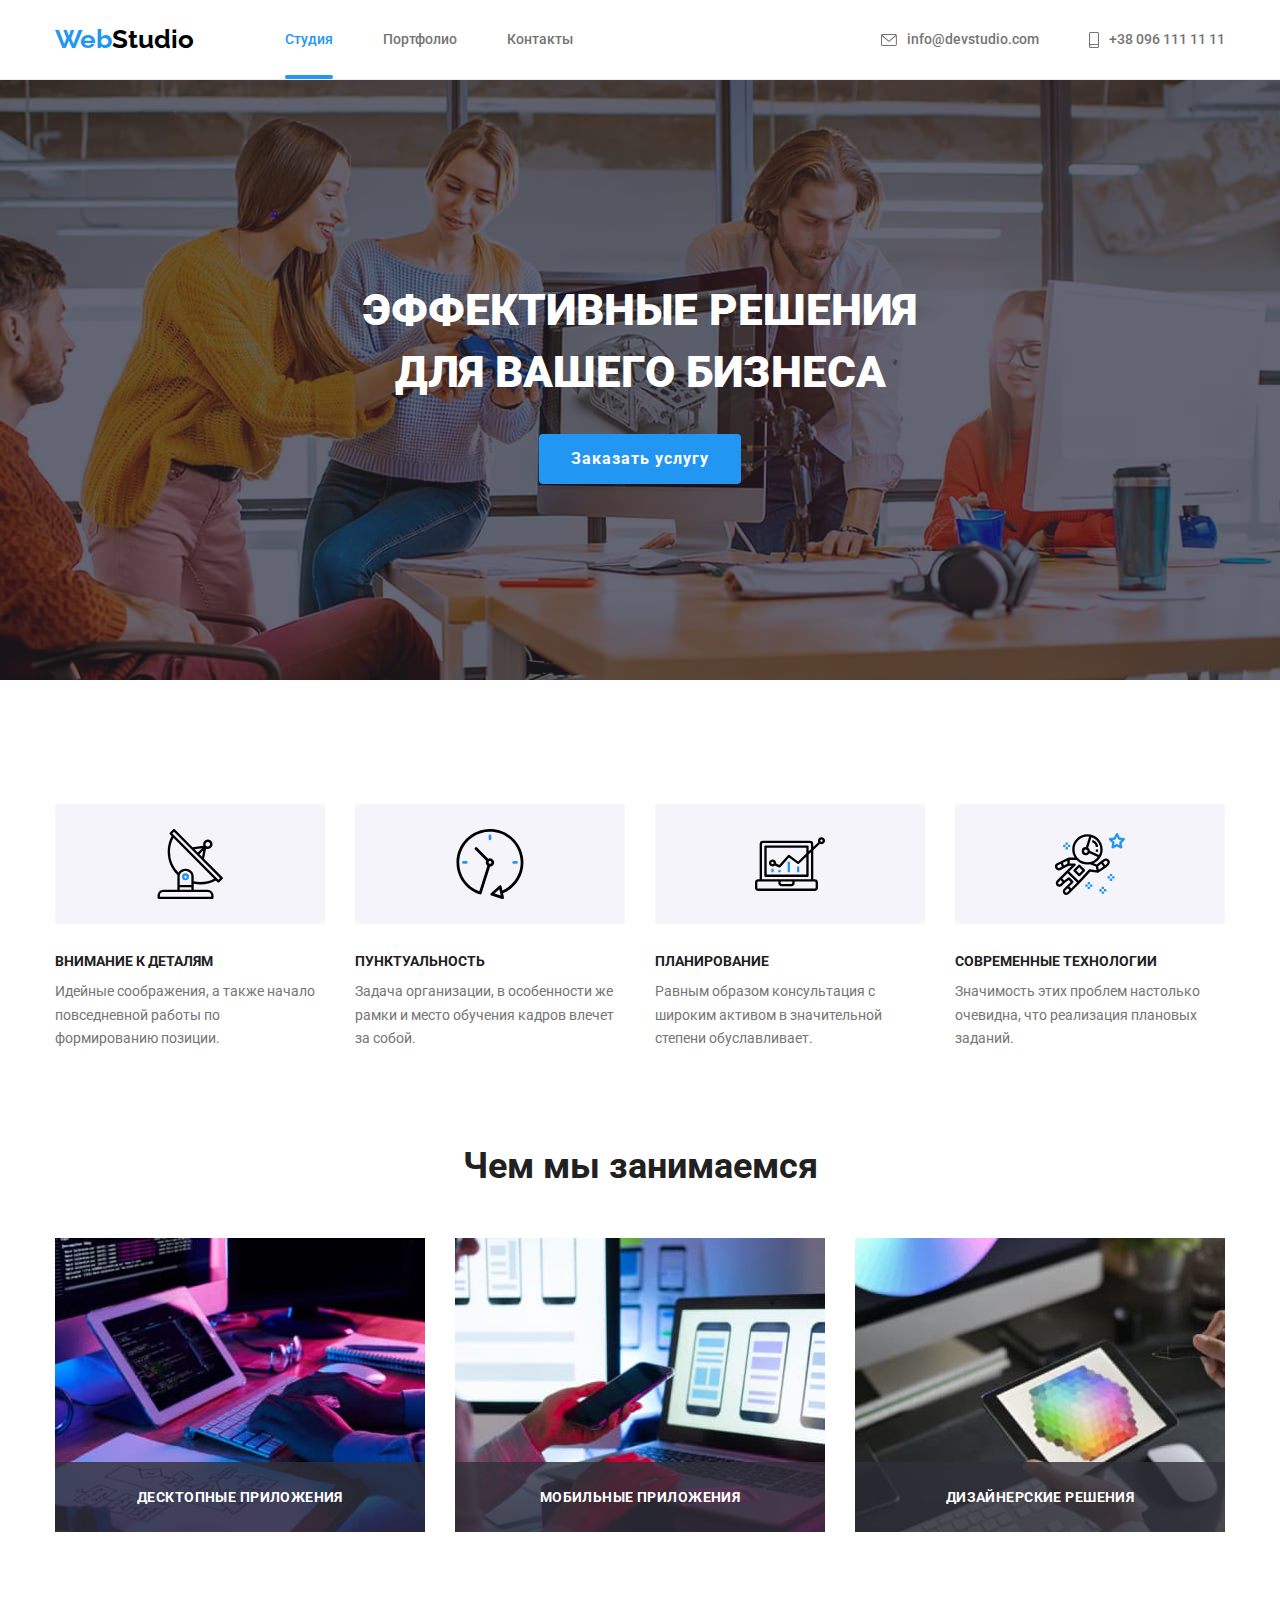
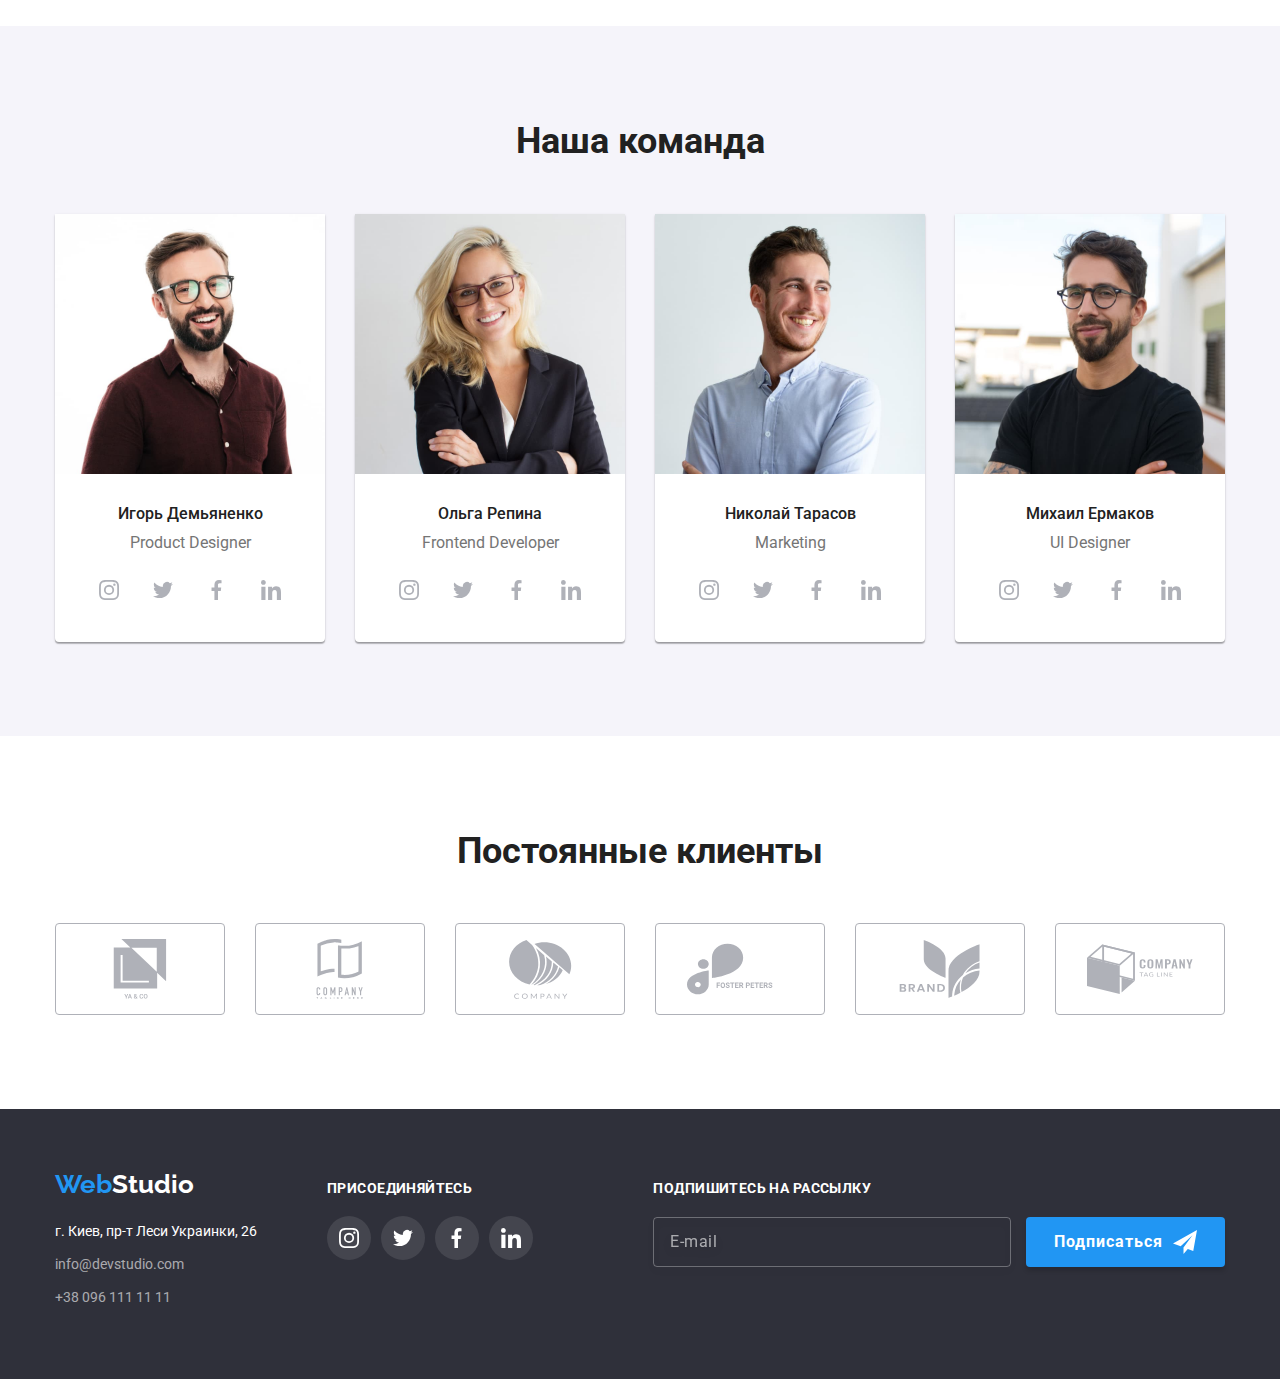
==== index.html @ bfd1d841 "Изменение название классов по BEM" ====
<!DOCTYPE html>
<html lang="ru">
  <head>
    <meta charset="UTF-8" />
    <meta http-equiv="X-UA-Compatible" content="IE=edge" />
    <meta name="viewport" content="width=device-width, initial-scale=1.0" />
    <title>Студия</title>
    <link rel="preconnect" href="https://fonts.googleapis.com" />
    <link rel="preconnect" href="https://fonts.gstatic.com" crossorigin />
    <link
      href="https://fonts.googleapis.com/css2?family=Raleway:wght@700&family=Roboto:wght@400;500;700;900&display=swap"
      rel="stylesheet"
    />
    <link
      rel="stylesheet"
      href="https://cdnjs.cloudflare.com/ajax/libs/modern-normalize/1.1.0/modern-normalize.min.css"
    />
    <link rel="stylesheet" href="./css/styles.css" />
  </head>
  
  <body>
    <!-- * Header section * -->
    <header class="header">
      <div class="container header__container">

        <!-- * Site navigation * -->
        <nav class="nav">
          
          <!--  logo  -->
          <div class="logo header__logo">
            <a class="link" href="./index.html"><span class="logo--blue">Web</span>Studio</a>
          </div>
          
          <!-- navigation list -->
          <ul class="nav__list list">

            <li class="nav__item">
              <a class="nav__link nav__link--current active-page header__link link" href="./index.html">Студия</a>
            </li>

            <li class="nav__item">
              <a class="nav__link header__link link" href="./portfolio.html">Портфолио</a>
            </li>

            <li class="nav__item"><a class="nav__link header__link link" href="#">Контакты</a></li>

          </ul>
        </nav>

        <!-- contacts -->
        <ul class="nav__list header__nav list">

          <li class="nav__item">
            <a class="nav__link link" href="mailto:info@devstudio.com">
              <span class="icon">
                <svg class="icon--start" width="16" height="12">
                  <use href="./images/symbol-defs.svg#icon-envelope"></use></svg>info@devstudio.com</span>
            </a>
          </li>

          <li class="nav__item">
            <a class="nav__link link" href="tel:+380961111111">
              <span class="icon"
                ><svg class="icon--start" width="10" height="16">
                  <use href="./images/symbol-defs.svg#icon-smartphone"></use></svg>+38 096 111 11 11</span>
            </a>
          </li>
        
        </ul>
      </div>
    </header>

    <!-- * Main section * -->
    <main>
      <!-- * Hero section * -->
      <section class="hero overlay">
        <div class="container">
          <h1 class="title hero__title">
            Эффективные решения <br />
            для вашего бизнеса
          </h1>
          <!-- Hero button -->
          <button class="button hero__button" type="button" data-modal-open>Заказать услугу</button>
        </div>
      </section>

      <!-- * Fetchers section * -->
      <section class="section section--truncation">
        <div class="container">
          <h2 class="visually-hidden">Особенности</h2>

          <ul class="fetchers__list list">
            
            <li class="fetchers__item list">
              <div class="icon fetchers__icons">
                <svg width="70" height="70">
                  <use href="./images/symbol-defs.svg#icon-antenna"></use>
                </svg>
              </div>
              <h3 class="fetchers__title">Внимание к деталям</h3>
              <p class="fetchers__text">
                Идейные соображения, а также начало повседневной работы по формированию позиции.
              </p>
            </li>

            <li class="fetchers__item list">
              <div class="icon fetchers__icons">
                <svg width="70" height="70">
                  <use href="./images/symbol-defs.svg#icon-clock"></use>
                </svg>
              </div>
              <h3 class="fetchers__title">Пунктуальность</h3>
              <p class="fetchers__text">
                Задача организации, в особенности же рамки и место обучения кадров влечет за собой.
              </p>
            </li>

            <li class="fetchers__item list">
              <div class="icon fetchers__icons">
                <svg width="70" height="70">
                  <use href="./images/symbol-defs.svg#icon-diagram"></use>
                </svg>
              </div>
              <h3 class="fetchers__title">Планирование</h3>
              <p class="fetchers__text">
                Равным образом консультация с широким активом в значительной степени обуславливает.
              </p>
            </li>

            <li class="fetchers__item list">
              <div class="icon fetchers__icons">
                <svg width="70" height="70">
                  <use href="./images/symbol-defs.svg#icon-astronaut"></use>
                </svg>
              </div>
              <h3 class="fetchers__title">Современные технологии</h3>
              <p class="fetchers__text">
                Значимость этих проблем настолько очевидна, что реализация плановых заданий.
              </p>
            </li>
          </ul>
        </div>
      </section>
      

      <!-- * What are we doing section * -->
      <section class="section">
        <div class="container">
          <h2 class="section-title">Чем мы занимаемся</h2>
          <!-- Section images -->
          <ul class="section-img list">
            <li class="position-txt">
              <img
                src="./images/studio/studio-box-1.jpg"
                alt="Человек вводит код программы в компьютер, рядом с ним лежит блок схема."
                width="370"
                height="294"
              />
              <p class="section-txt-position">Десктопные приложения</p>
            </li>

            <li class="position-txt">
              <img
                src="./images/studio/studio-box-2.jpg"
                alt="Человек держит телефон, подбирая на ноутбуке вариант обображения макета на мобильном устройстве."
                width="370"
                height="294"
              />
              <p class="section-txt-position">Мобильные приложения</p>
            </li>

            <li class="position-txt">
              <img
                src="./images/studio/studio-box-3.jpg"
                alt="Человек выбирает цвет из палитры цветов в планшете на фоне рабочего места."
                width="370"
                height="294"
              />
              <p class="section-txt-position">Дизайнерские решения</p>
            </li>
          </ul>
        </div>
      </section>
      <!-- * What are we doing section end * -->

      <!-- * Our team section * -->
      <section class="section team">
        <div class="container">
          <h2 class="section-title">Наша команда</h2>
          <ul class="team-list list">
            <li class="team-card">
              <img
                src="./images/studio/studio-igor-d.jpg"
                alt="Фото парня в очках с бородой, в коричневой рубашке."
                width="270"
                height="260"
              />

              <div class="card-content">
                <h3 class="team-title-item">Игорь Демьяненко</h3>
                <p class="team-text" lang="en">Product Designer</p>
                <ul class="social-media list">
                  <li class="social-media-item">
                    <a
                      class="icon icon-link link"
                      href="https://www.instagram.com/"
                      target="_blank"
                      rel="noopener noreferrer"
                    >
                      <svg width="20" height="20">
                        <use href="./images/symbol-defs.svg#icon-instagram"></use>
                      </svg>
                    </a>
                  </li>

                  <li class="social-media-item">
                    <a
                      class="icon icon-link link"
                      href="https://twitter.com/"
                      target="_blank"
                      rel="noopener noreferrer"
                    >
                      <svg width="20" height="20">
                        <use href="./images/symbol-defs.svg#icon-twitter"></use>
                      </svg>
                    </a>
                  </li>

                  <li class="social-media-item">
                    <a
                      class="icon icon-link link"
                      href="https://www.facebook.com/"
                      target="_blank"
                      rel="noopener noreferrer"
                    >
                      <svg width="20" height="20">
                        <use href="./images/symbol-defs.svg#icon-facebook"></use>
                      </svg>
                    </a>
                  </li>

                  <li class="social-media-item">
                    <a
                      class="icon icon-link link"
                      href="https://www.linkedin.com/"
                      target="_blank"
                      rel="noopener noreferrer"
                    >
                      <svg width="20" height="20">
                        <use href="./images/symbol-defs.svg#icon-linkedin"></use>
                      </svg>
                    </a>
                  </li>
                </ul>
              </div>
            </li>

            <li class="team-card">
              <img
                src="./images/studio/studio-olga-r.jpg"
                alt="Фото красивой, светловолосой девушки в очках и деловом костюме."
                width="270"
                height="260"
              />
              <div class="card-content">
                <h3 class="team-title-item">Ольга Репина</h3>
                <p class="team-text" lang="en">Frontend Developer</p>

                <ul class="social-media list">
                  <li class="social-media-item">
                    <a
                      class="icon icon-link link"
                      href="https://www.instagram.com/"
                      target="_blank"
                      rel="noopener noreferrer"
                    >
                      <svg width="20" height="20">
                        <use href="./images/symbol-defs.svg#icon-instagram"></use>
                      </svg>
                    </a>
                  </li>

                  <li class="social-media-item">
                    <a
                      class="icon icon-link link"
                      href="https://twitter.com/"
                      target="_blank"
                      rel="noopener noreferrer"
                    >
                      <svg width="20" height="20">
                        <use href="./images/symbol-defs.svg#icon-twitter"></use>
                      </svg>
                    </a>
                  </li>

                  <li class="social-media-item">
                    <a
                      class="icon icon-link link"
                      href="https://www.facebook.com/"
                      target="_blank"
                      rel="noopener noreferrer"
                    >
                      <svg width="20" height="20">
                        <use href="./images/symbol-defs.svg#icon-facebook"></use>
                      </svg>
                    </a>
                  </li>

                  <li class="social-media-item">
                    <a
                      class="icon icon-link link"
                      href="https://www.linkedin.com/"
                      target="_blank"
                      rel="noopener noreferrer"
                    >
                      <svg width="20" height="20">
                        <use href="./images/symbol-defs.svg#icon-linkedin"></use>
                      </svg>
                    </a>
                  </li>
                </ul>
              </div>
            </li>

            <li class="team-card">
              <img
                src="./images/studio/studio-nicholay-t.jpg"
                alt="Фото улыбающегося парня с бородкой в рубашке."
                width="270"
                height="260"
              />
              <div class="card-content">
                <h3 class="team-title-item">Николай Тарасов</h3>
                <p class="team-text" lang="en">Marketing</p>

                <ul class="social-media list">
                  <li class="social-media-item">
                    <a
                      class="icon icon-link link"
                      href="https://www.instagram.com/"
                      target="_blank"
                      rel="noopener noreferrer"
                    >
                      <svg width="20" height="20">
                        <use href="./images/symbol-defs.svg#icon-instagram"></use>
                      </svg>
                    </a>
                  </li>

                  <li class="social-media-item">
                    <a
                      class="icon icon-link link"
                      href="https://twitter.com/"
                      target="_blank"
                      rel="noopener noreferrer"
                    >
                      <svg width="20" height="20">
                        <use href="./images/symbol-defs.svg#icon-twitter"></use>
                      </svg>
                    </a>
                  </li>

                  <li class="social-media-item">
                    <a
                      class="icon icon-link link"
                      href="https://www.facebook.com/"
                      target="_blank"
                      rel="noopener noreferrer"
                    >
                      <svg width="20" height="20">
                        <use href="./images/symbol-defs.svg#icon-facebook"></use>
                      </svg>
                    </a>
                  </li>

                  <li class="social-media-item">
                    <a
                      class="icon icon-link link"
                      href="https://www.linkedin.com/"
                      target="_blank"
                      rel="noopener noreferrer"
                    >
                      <svg width="20" height="20">
                        <use href="./images/symbol-defs.svg#icon-linkedin"></use>
                      </svg>
                    </a>
                  </li>
                </ul>
              </div>
            </li>

            <li class="team-card">
              <img
                src="./images/studio/studio-miсhael-e.jpg"
                alt="Фото парня в очках с бородой, в ченой футболке."
                width="270"
                height="260"
              />
              <div class="card-content">
                <h3 class="team-title-item">Михаил Ермаков</h3>
                <p class="team-text" lang="en">UI Designer</p>

                <ul class="social-media list">
                  <li class="social-media-item">
                    <a
                      class="icon icon-link link"
                      href="https://www.instagram.com/"
                      target="_blank"
                      rel="noopener noreferrer"
                    >
                      <svg width="20" height="20">
                        <use href="./images/symbol-defs.svg#icon-instagram"></use>
                      </svg>
                    </a>
                  </li>

                  <li class="social-media-item">
                    <a
                      class="icon icon-link link"
                      href="https://twitter.com/"
                      target="_blank"
                      rel="noopener noreferrer"
                    >
                      <svg width="20" height="20">
                        <use href="./images/symbol-defs.svg#icon-twitter"></use>
                      </svg>
                    </a>
                  </li>

                  <li class="social-media-item">
                    <a
                      class="icon icon-link link"
                      href="https://www.facebook.com/"
                      target="_blank"
                      rel="noopener noreferrer"
                    >
                      <svg width="20" height="20">
                        <use href="./images/symbol-defs.svg#icon-facebook"></use>
                      </svg>
                    </a>
                  </li>

                  <li class="social-media-item">
                    <a
                      class="icon icon-link link"
                      href="https://www.linkedin.com/"
                      target="_blank"
                      rel="noopener noreferrer"
                    >
                      <svg width="20" height="20">
                        <use href="./images/symbol-defs.svg#icon-linkedin"></use>
                      </svg>
                    </a>
                  </li>
                </ul>
              </div>
            </li>
          </ul>
        </div>
      </section>

      <!-- Our clients section -->
      <section class="section">
        <div class="container">
          <h2 class="section-title">Постоянные клиенты</h2>

          <ul class="logo-brand list">
            <li class="logo-brand-item">
              <a class="logo-brand-link" href="#">
                <svg width="106" height="60">
                  <use href="./images/symbol-defs.svg#icon-ya-and-co"></use>
                </svg>
              </a>
            </li>

            <li class="logo-brand-item">
              <a class="logo-brand-link" href="#">
                <svg width="106" height="60">
                  <use href="./images/symbol-defs.svg#icon-company-tagline-here"></use>
                </svg>
              </a>
            </li>

            <li class="logo-brand-item">
              <a class="logo-brand-link" href="#">
                <svg width="106" height="60">
                  <use href="./images/symbol-defs.svg#icon-company"></use>
                </svg>
              </a>
            </li>

            <li class="logo-brand-item">
              <a class="logo-brand-link" href="#">
                <svg width="106" height="60">
                  <use href="./images/symbol-defs.svg#icon-foster-peters"></use>
                </svg>
              </a>
            </li>

            <li class="logo-brand-item">
              <a class="logo-brand-link" href="#">
                <svg width="106" height="60">
                  <use href="./images/symbol-defs.svg#icon-brand"></use>
                </svg>
              </a>
            </li>

            <li class="logo-brand-item">
              <a href="#" class="logo-brand-link">
                <svg width="106" height="60">
                  <use href="./images/symbol-defs.svg#icon-company-tag-line"></use>
                </svg>
              </a>
            </li>
          </ul>
        </div>
      </section>
    </main>
    <!-- * Main section end* -->
    
    <!-- * Footer section * -->
    <footer class="footer">
      <div class="container">
        <!-- logo -->
        <div class="footer__container">
          <div>
            <div class="logo footer__logo">
              <a class="link" href="./index.html">
                <span class="logo--blue">Web</span><span class="logo--white">Studio</span></a>
            </div>
            
            <!-- Address -->
            <address class="address">
              <ul class="address__list list">
                <li class="address__item">
                  <p class="address__txt">г. Киев, пр-т Леси Украинки, 26</p>
                </li>

                <li class="address__item">
                  <a class="link" href="mailto:info@devstudio.com">info@devstudio.com</a>
                </li>

                <li class="address__item">
                  <a class="link" href="tel:+380961111111">+38 096 111 11 11</a>
                </li>
              </ul>
            </address>
          </div>
          <!-- *************************************************************** -->
          <div class="footer-social">
            <h2 class="footer-social__title">Присоединяйтесь</h2>

            <ul class="footer-social__list list">
              <li class="footer-social__item">
                <a
                  class="icon footer-icon-link link"
                  href="https://www.instagram.com/"
                  target="_blank"
                  rel="noopener noreferrer"
                >
                  <svg width="20" height="20">
                    <use href="./images/symbol-defs.svg#icon-instagram"></use>
                  </svg>
                </a>
              </li>

              <li class="footer-social__item">
                <a
                  class="icon footer-icon-link link"
                  href="https://twitter.com/"
                  target="_blank"
                  rel="noopener noreferrer"
                >
                  <svg width="20" height="20">
                    <use href="./images/symbol-defs.svg#icon-twitter"></use>
                  </svg>
                </a>
              </li>

              <li class="footer-social__item">
                <a
                  class="icon footer-icon-link link"
                  href="https://www.facebook.com/"
                  target="_blank"
                  rel="noopener noreferrer"
                >
                  <svg width="20" height="20">
                    <use href="./images/symbol-defs.svg#icon-facebook"></use>
                  </svg>
                </a>
              </li>

              <li class="footer-social__item">
                <a
                  class="icon footer-icon-link link"
                  href="https://www.linkedin.com/"
                  target="_blank"
                  rel="noopener noreferrer"
                >
                  <svg width="20" height="20">
                    <use href="./images/symbol-defs.svg#icon-linkedin"></use>
                  </svg>
                </a>
              </li>
            </ul>
          </div>

          <div class="subscribe">
            
            <form name="subscribe-form">
              <label><strong class="subscribe-title">Подпишитесь на рассылку</strong>
                <input
                class="subscribe-input"
                type="email"
                name="email"
                placeholder="E-mail"
                required
                />
              </label>
              <button class="footer-submit-btn" type="submit">
                Подписаться
                <svg class="icon--end" width="24" height="24">
                  <use href="./images/icons.svg#icon-send"></use>
                </svg>
              </button>
            </form>
          </div>
        </div>
      </div>
    </footer>
    <!-- * Footer section * -->

    <!-- * Modal window section * -->
    <div class="backdrop is-hidden" data-modal>
      <div class="modal">
        <button class="modal-close-btn" type="button" data-modal-close>
          <svg class="modal-close-icon" width="11" height="11">
            <use href="./images/icons.svg#icon-close"></use>
          </svg>
        </button>

        <div class="form-container">
          <p class="form-title"><strong>Оставьте свои данные, мы вам перезвоним</strong></p>
          <form name="sign-up-form">
            <ul class="list list-pos">
              <li class="modal-input-pos">
                <label class="modal-form-label">
                  <span class="modal-label-name">Имя</span>
                  <svg class="modal-form-icon" width="18" height="18">
                    <use href="./images/icons.svg#icon-user"></use>
                  </svg>
                  <input class="modal-form-input" type="text" name="user-name" required />
                </label>
              </li>

              <li class="modal-input-pos">
                <label class="modal-form-label">
                  <span class="modal-label-name">Телефон</span>
                  <svg class="modal-form-icon" width="18" height="18">
                    <use href="./images/icons.svg#icon-phone"></use>
                  </svg>
                  <input class="modal-form-input" type="tel" name="user-phone" required />
                </label>
              </li>

              <li class="modal-input-pos">
                <label class="modal-form-label">
                  <span class="modal-label-name">Почта</span>
                  <svg class="modal-form-icon" width="18" height="18">
                    <use href="./images/icons.svg#icon-letter"></use>
                  </svg>
                  <input class="modal-form-input" type="email" name="user-mail" required />
                </label>
              </li>

              <li class="modal-input-pos">
                <label class="modal-form-label">
                  <span class="modal-label-name">Комментарий</span>
                  <textarea
                    class="modal-form-input form-comment"
                    name="user-comment"
                    placeholder="Введите текст"
                  ></textarea>
                </label>
              </li>
            </ul>
            <div class="modal-input modal-input-pos">
              <label class="modal-checkbox">
                <input
                  class="form-checkbox-input visually-hidden"
                  type="checkbox"
                  name="uaer-agreement"
                  value="user-agreement"
                  checked
                  required
                />
                <svg class="form-checkbox-icon empty" width="16" height="15">
                  <use href="./images/icons.svg#icon-cb-empty"></use>
                </svg>
                <svg class="form-checkbox-icon agree" width="16" height="15">
                  <use href="./images/icons.svg#icon-cb-agree"></use>
                </svg>
                <span class="form-checkbox-agreement">
                  Соглашаюсь с рассылкой и принимаю
                  <a class="form-checkbox-contract" href="#"> Условия договора </a>
                </span>
              </label>
              <button class="modal-submit-btn" type="submit">Отправить</button>
            </div>
          </form>
        </div>
      </div>
    </div>
    <!-- * Modal window section * -->
    
    <script src="./js/modal.js"></script>
  </body>
  
</html>
---- css/styles.css ----
:root {
  --color-logo: #000000;
  --color-main: #ffffff;
  --hero-footer-bcg: #2f303a;
  --color-txt-main: #757575;
  --color-txt-basic: #212121;
  --font-basic: 'Raleway', sans-serif;
  --font-main: 'Roboto', sans-serif;
  --brand-color: #2196f3;
  
  --accent-color: #188ce8;
  
  --button-static-color: #f5f4fa;
  
  --icon-static-color: #AFB1B8;
  --count-cards: 3;
  --dst-between: 30px;
}

/* *==================================================* */
body {
  font-family: var(--font-main);
  font-size: 14px;
  
  background-color: var(--color-main);
  color: var(--color-txt-main);
  
}

.list {
  list-style: none;
  
  margin: 0;
  padding: 0;
}

.link {
  text-decoration: none;
  font-family: inherit;
  color: inherit;
}

img {
  display: block;
  max-width: 100%;
  height: auto;
}

h1,
h2,
h3,
p {
  margin-top: 0;
  margin-bottom: 0;
}

.visually-hidden {
  position: absolute;
  width: 1px;
  height: 1px;
  margin: -1px;
  border: 0;
  padding: 0;
  white-space: nowrap;
  clip-path: inset(100%);
  clip: rect(0 0 0 0);
  overflow: hidden;
}

/* *==================================================* */

/* * Containers * */

.container {
  width: 1200px;
  padding-left: 15px;
  padding-right: 15px;
  margin: 0 auto;
}

.section {
  padding-top: 94px;
  padding-bottom: 94px;
  
}

/* ******************* Studio page ******************* */

/* * Header section * */
.header{
  border-bottom: 1px solid #ececec;
}
.header__container {
  display: flex;
}
.header__logo {
  margin-right: 91px;
}
.header__nav {
  margin-left: auto;
}
.header__link {
  display: block;
  padding-top: 32px;
  padding-bottom: 32px;
}
/* * Site navigation * */

/* logo */
.logo {
  color: var(--color-logo);
  font-family: var(--font-basic);
  font-size: 26px;
  font-weight: 700;
  line-height: 1.2;
}
.logo--blue {
  color: var(--brand-color);
}

/* navigation list */
.nav {
  display: flex;
  align-items: center;
}
.nav__list {
  display: flex;
}
.nav__item {
  display: flex;
  align-items: center;
  justify-content: center;
  font-size: 14px;
  font-weight: 500;
  line-height: 1.1;
}
.nav__item:not(:last-child) {
  position: relative;
  margin-right: 50px;
}
.nav__link {
  color: var(--color-txt-main);
  fill: var(--color-txt-main);
  font-size: 14px;
  font-weight: 500;
  line-height: 1.1;
  transition: color 250ms cubic-bezier(0.4, 0, 0.2, 1), 
  fill 250ms cubic-bezier(0.4, 0, 0.2, 1); 
}
.nav__link:hover,
.nav__link:focus {
  color: var(--brand-color);
  fill: var(--brand-color);
}
.nav__link--current {
  color: var(--brand-color);
}
.active-page::after {
  position: absolute;
  bottom: 0;
  left: 0;
  content: '';
  display: inline-block;
  width: 100%;
  height: 4px;
  border-radius: 2px;
  background-color: var(--brand-color);
}
.icon             
{
  display: flex;
  align-items: center;
  justify-content: center;
}
.icon--start{
  margin-right: 10px;
}
.icon--end{
  margin-left: 10px;
}

/* * Main section * */

/* hero section  */
 .hero {
  text-align: center;
  padding-top: 200px;
  padding-bottom: 200px;

  background-color: var(--hero-footer-bcg);
}
.title{
  color: var(--color-main);
  font-size: 44px;
  font-weight: 900;
  line-height: 1.4;
  text-transform: uppercase;
}
.hero__title {
  margin-bottom: 30px;
}
.overlay{
  height: 600px;
  max-width: 1600px;
  margin-left: auto;
  margin-right: auto;

  background-image: linear-gradient( 
    to right, 
    rgba(47, 48, 58, 0.4), 
    rgba(47, 48, 58, 0.4)),
    url(../images/studio/hero.jpg);
  background-repeat: no-repeat;
  background-size: cover;
  background-position: center;
}

.button {
  font-family: inherit;
  font-size: 16px;

  border: none;
  border-radius: 4px;

  text-align: center;

  transition: color 250ms cubic-bezier(0.4, 0, 0.2, 1),  
  background-color 250ms cubic-bezier(0.4, 0, 0.2, 1), 
  box-shadow 250ms cubic-bezier(0.4, 0, 0.2, 1);
}
.hero__button {
  color: var(--color-main);
  font-weight: 700;
  line-height: 1.88;
  letter-spacing: 0.06em;

  padding: 10px 32px;

  background-color: var(--brand-color);
  box-shadow: 0px 4px 4px rgba(0, 0, 0, 0.15);
}
.hero__button:hover,
.hero__button:focus {
  cursor: pointer;
  background-color: var(--accent-color);
}

/* * Fetchers section * */

.section--truncation {
  padding-bottom: 0;
}
.fetchers__list {
  display: flex;
}
.fetchers__item::before{
  display: flex;
  content: "";
  align-items: center;
  justify-content: center;
  margin-bottom: 30px;
  background: #F5F4FA;
  border-radius: 4px;
 
}
.fetchers__item:not(:last-child) {
  margin-right: 30px;
}
.fetchers__icons{
  width: 270px;
  height: 120px;
  background: #F5F4FA;
  border-radius: 4px;
  margin-bottom: 30px;
}

.fetchers__title {
  text-align: left;
  margin-bottom: 10px;

  color: var(--color-txt-basic);
  font-size: 14px;
  font-weight: 700;
  line-height: 1.1;
  text-transform: uppercase;
}

.fetchers__text {
  text-align: left;
  width: 270px;
  font-size: 14px;
  line-height: 1.7;
}

/* ************************************************************************************** */
/* .button-portfolio {
  border: none;
  color: var(--color-txt-basic);
  font-family: inherit;
  font-weight: 500;
  font-size: 16px;
  line-height: 1.62;
  letter-spacing: 0.03em;
  background-color: var(--button-static-color);
  border-radius: 4px;
  padding: 6px 22px;
  text-align: center;
  transition: color 250ms cubic-bezier(0.4, 0, 0.2, 1),  
  background-color 250ms cubic-bezier(0.4, 0, 0.2, 1), 
  box-shadow 250ms cubic-bezier(0.4, 0, 0.2, 1);

} 
.button-portfolio:hover,
.button-portfolio:focus {
  cursor: pointer;
  border: none;
  color: var(--color-main);
  background-color: var(--brand-color);
  box-shadow: 0px 3px 1px rgba(0, 0, 0, 0.1), 0px 1px 2px rgba(0, 0, 0, 0.08),
    0px 2px 2px rgba(0, 0, 0, 0.12);
  border-radius: 4px;
}
.button-portfolio.current {
  background: var(--brand-color);
  color: var(--color-main);
}
*/






.modal-close-btn {       
  position: absolute;
  top: 0;
  right: 0;
  display: flex;
  align-items: center;
  justify-content: center;
  width: 30px;
  height: 30px;
  margin-top: 8px;
  margin-right: 8px;
  padding: 0;
  border-radius: 50%;
  border: 1px solid rgba(0, 0, 0, 0.1);
  background-color: var(--color-main);   
  fill:#000000;
}

.modal-close-btn:hover,
.modal-close-btn:focus {
  fill:var(--brand-color);
  cursor: pointer;
}
.modal-close-btn:hover .modal-close-icon{
  fill: var(--brand-color);
}

.modal-submit-btn{
  text-align: center; 
  width: 200px;
  padding: 10px 55px;
  font-weight: 700;
  font-size: 16px;
  line-height: 1.88;
  letter-spacing: 0.06em;
  color: var(--color-main);
  border: none;
  background-color: var(--brand-color);
  box-shadow: 0px 4px 4px rgba(0, 0, 0, 0.15);
  border-radius: 4px;
}
.modal-submit-btn:hover,
.modal-submit-btn:focus{
  background-color: var(--accent-color);
}

.footer-submit-btn{
  display: inline-flex;
  align-items: center;
  max-width: 200px;
  max-height: 50px;
  padding: 10px 28px;

  font-weight: 700;
  font-size: 16px;
  line-height: 1.88;
  letter-spacing: 0.06em;
  color: var(--color-main);

  border: none;
  background-color: var(--brand-color);
  box-shadow: 0px 4px 4px rgba(0, 0, 0, 0.15);
  border-radius: 4px;
  fill: #FFFFFF;
}

.footer-submit-btn:hover,
.footer-submit-btn:focus{
  background-color: var(--accent-color);
}

.filters-btn {
  display: flex;
  justify-content: center;
  margin-bottom: 50px;
}

.btn-item:not(:last-child) {
  margin-right: 8px;
}
/* TODO DONE!!!!!!!!!!!!!!!!!!!!!!!!!!!!!!!!!!!!!!!!!!! */
/* UNDONE ============================================= */
.icon-link{
  width: 44px;
  height: 44px;

  fill: var(--icon-static-color);
  background-color: #ffffff;
  border-radius: 50%;

  transition: background-color 250ms cubic-bezier(0.4, 0, 0.2, 1),  
  fill 250ms cubic-bezier(0.4, 0, 0.2, 1);
}
.icon-link:hover,
.icon-link:focus{
  background-color: var(--brand-color);
  fill: var(--color-main);
}
/* UNDONE ============================================= */
/* ******************************************************************** */
/* ******************************************************************** */
/* ******************************************************************** */



/* * Модальное окно * */
.backdrop {
  position: fixed;
  top: 0;
  left: 0;
  width: 100vw;
  height: 100vh;

  background-color: rgba(0, 0, 0, 0.2); 

  transition: opacity 250ms cubic-bezier(0.4, 0, 0.2, 1),
  visibility 250ms cubic-bezier(0.4, 0, 0.2, 1);
}

.modal {
  position: absolute;
  top: 50%;
  left: 50%;
  transform: translate(-50%, -50%);
  
  width: 528px;
  height: 581px;

  background-color: var(--color-main);
  box-shadow: 0px 1px 3px rgba(0, 0, 0, 0.12), 0px 1px 1px rgba(0, 0, 0, 0.14), 0px 2px 1px rgba(0, 0, 0, 0.2);
  border-radius: 4px;
  
}



.backdrop.is-hidden {
  opacity: 0;
  visibility: hidden;
  pointer-events: none;    
}

.modal-close-icon {   
  transition: fill 250ms cubic-bezier(0.4, 0, 0.2, 1);
}



.form-title{
  font-weight: 700;
  font-size: 20px;
  line-height: 23px;
  text-align: center;
  letter-spacing: 0.03em;
  color: var(--color-txt-basic);

  margin-bottom: 12px;
}

.form-container{
  padding: 40px;
  margin-left: auto;
  margin-right: auto;
}
.form-checkbox-contract {
  color: var(--brand-color);   
}

.modal-input{
  text-align: center;
}
.modal-input-pos{
  position: relative;
}

.modal-form-label {
  display: flex;
  flex-direction: column;
  margin-bottom: 10px;
}

.modal-form-label:not(:last-child) {        
  margin-bottom: 20px;
}

.list-pos{
  margin-bottom: 20px;
}
.modal-form-input {
  padding-top: 12px;
  padding-right: 12px;
  padding-bottom: 12px;
  padding-left: 42px;
  width: 448px;
  height: 40px;

  font-size: 16px;
  line-height: 1.25;
  letter-spacing: 0.03em;    
  background-color: transparent;
  outline: transparent;

  border: 1px solid rgba(33, 33, 33, 0.2);
  border-radius: 4px;

  transition: border-color 250ms cubic-bezier(0.4, 0, 0.2, 1);
}

.modal-form-label:hover .modal-form-input,
.modal-form-label:focus .modal-form-input,
.modal-form-label:hover .modal-form-icon,
.modal-form-label:focus .modal-form-icon {
    fill: var(--brand-color);
    border-color: var(--brand-color);
}

.modal-form-icon {
  position: absolute;
  top: 0;
  left: 0;

  transform: translateY(calc(58px / 2));
  margin-left: 12px;

  transition: fill 250ms cubic-bezier(0.4, 0, 0.2, 1);
}

.modal-label-name{
  margin-bottom: 4px;

  font-size: 12px;
  line-height: 1.17;    
  letter-spacing: 0.01em;

  color: var(--color-txt-main);
}
.form-comment {
  padding-right: 16px;
  padding-left: 16px;
  height: 120px;
  resize: none;
}
.form-comment::placeholder {
  font-size: 12px;
  line-height: 14px;
  letter-spacing: 0.01em;

  color: rgba(117, 117, 117, 0.5);
}

.form-checkbox-input:not(:checked) + .form-checkbox-icon.empty {
  opacity: 1;
}

.form-checkbox-input:checked ~ .form-checkbox-icon.agree {
  opacity: 1;
}
.form-checkbox-icon {
  display: inline-flex;
  align-items: center;
  justify-content: center;     
  margin-left: calc(54px - 41px);   
}

.form-checkbox-icon.empty {    
  position: absolute;  
  left: 0; 

  opacity: 0;

  transition: opacity 250ms cubic-bezier(0.4, 0, 0.2, 1);
}

.form-checkbox-icon.agree {
  position: absolute;  
  left: 0; 

  opacity: 0;
  fill: var(--color-main);
  background-color: var(--brand-color);
  border-radius: 2px;       
  
  transition: opacity 250ms cubic-bezier(0.4, 0, 0.2, 1);
}

.form-checkbox-agreement {
  margin-left: calc(7px + 13px);
  font-size: 14px;
  line-height: 1.71;        
  letter-spacing: 0.03em;    
  color: var(--color-txt-main);
}

.modal-checkbox{
    display: flex;
    align-items: center;
    justify-content: center;
    margin-bottom: 30px;
}





/* =============================================== */





.section-title {
  margin-bottom: 50px;
  text-align: center;

  color: var(--color-txt-basic);
  font-size: 36px;
  font-weight: 700;
  line-height: 1.2;
}
.section-txt-position {
  display: flex;
  width: 370px;
  height: 70px;
  justify-content: center;
  align-items: center;
  position:absolute;
  bottom: 0;
  
  color: #FFFFFF;
  font-weight: 700;
  font-size: 14px;
  line-height: 16px;
  letter-spacing: 0.03em;
  text-transform: uppercase;
  
  background: rgba(47, 48, 58, 0.8);
}
.position-txt{
  position:relative;
}


/* * Section images * */

.section-img {
  display: flex;
  justify-content: space-between;
}
/* *==================================================* */

/* *Our team section* */
.team {
  background-color: var(--button-static-color);
}

.team-list {
  display: flex;
  justify-content: space-between;
  text-align: center;
}

.team-card {
  background-color: var(--color-main);
  box-shadow: 
  0px 1px 3px rgba(0, 0, 0, 0.12), 
  0px 1px 1px rgba(0, 0, 0, 0.14),
  0px 2px 1px rgba(0, 0, 0, 0.2);
  border-radius: 0px 0px 4px 4px;
}

.team-title-item {
  margin-bottom: 10px;

  color: var(--color-txt-basic);
  font-weight: 500;
  font-size: 16px;
  line-height: 1.2;
}

.team-text {
  margin-bottom: 16px;
  
  font-size: 16px;
  line-height: 1.2;
}
.social-media{
  display: flex;
  justify-content: center;
}

.social-media-item:not(:last-child){
  margin-right: 10px;
}
/* *==================================================* */

.card-content {
  padding-top: 30px;
  padding-bottom: 30px;
}

.logo-brand{
  display: flex;
  justify-content: center;
}

.logo-brand-item:not(:last-child){
  margin-right: 30px;
}

.logo-brand-link{
  display: flex;
  width: 170px;
  height: 92px;
  align-items: center;
  justify-content: center;

  fill:var(--icon-static-color);
  border: 1px solid var(--icon-static-color);
  border-radius: 4px;

  transition: fill 250ms cubic-bezier(0.4, 0, 0.2, 1), 
  border-color 250ms cubic-bezier(0.4, 0, 0.2, 1);
}

.logo-brand-link:hover,
.logo-brand-link:focus{
  fill:var(--brand-color);
  border-color:var(--brand-color);
  
}

/* *==================================================* */



















/* ******************************************************************** */
/* ******************************************************************** */
/* ******************************************************************** */
/* *Footer section* */
.footer {
  background-color: var(--hero-footer-bcg);
  padding-top: 60px;
  padding-bottom: 60px;
}

.footer__container{
  display: flex;
  align-items: baseline;
}

/* logo */
.footer__logo {
  margin-bottom: 20px;
}
.logo--white {
  color: var(--color-main);
}

/* Address */
.address{
  font-style: normal;
  font-size: 14px;
  line-height: 1.7;
}
.address__list {
  color: rgba(255, 255, 255, 0.6);
}
.address__item {
  margin-bottom: 9px;
}
.address__txt {
  color: var(--color-main);
}
/* UNDONE ============================================================= */
.footer-social{
  margin-left: 70px;
}
.footer-social__title{
  color: var(--color-main);
  font-weight: 700;
  font-size: 14px;
  line-height: 16px;
  letter-spacing: 0.03em;
  text-transform: uppercase;

  margin-bottom: 20px;
}

.footer-social__list{
  display: flex; 
}
.footer-social__item:not(:last-child){
  margin-right: 10px;
}

.footer-icon-link{
  width: 44px;
  height: 44px;
  
  fill: var(--color-main);
  background-color:  rgba(255, 255, 255, 0.1);
  border-radius: 50%;

  transition: background-color 250ms cubic-bezier(0.4, 0, 0.2, 1);
}

.footer-icon-link:hover,
.footer-icon-link:focus{
  background-color: var(--brand-color);
}

.subscribe{
    margin-left: auto;
}

.subscribe-title {
  display: block;
  margin-bottom: 20px;    
  
  font-weight: 700;
  font-size: 14px;
  line-height: 1.14;
  letter-spacing: 0.03em;
  text-transform: uppercase;
  color:var(--color-main);
}





.subscribe-input{
  width: 358px;
  height: 50px;
  margin-right: 12px;
  padding: 15px 16px;
  /* flex-grow: 2; */
  background-color: transparent;
  outline: transparent;
  border: 1px solid rgba(255, 255, 255, 0.3);
  filter: drop-shadow(0px 4px 4px rgba(0, 0, 0, 0.15));
  border-radius: 4px;
  transition: color 250ms cubic-bezier(0.4, 0, 0.2, 1), border-color 250ms cubic-bezier(0.4, 0, 0.2, 1);
}

.subscribe-input::placeholder {  
  font-size: 16px;
  line-height: 1.25;   
  letter-spacing: 0.03em;
  color: rgba(255, 255, 255, 0.6);
}

.subscribe-input:hover,
.subscribe-input:focus {    
    color: var(--color-main);
    border-color: var(--brand-color);
}




/* *==================================================* */

/* ************** Portfolio page ************** */

/* * Sort filters section * */

/* *Button* */





/* *Portfolio section* */
.portfolio {
  display: flex;
  flex-wrap: wrap;

  margin-left: -30px;
  margin-top: -30px;
}

.portfolio .portfolio-item:hover .portfolio-overlay {
  transform: translateY(0);
}
.portfolio .portfolio-item {    
  transition: box-shadow 250ms cubic-bezier(0.4, 0, 0.2, 1);
}
.portfolio .table-item:focus,
.portfolio .table-item:hover {    
    box-shadow: 0px 1px 1px rgba(0, 0, 0, 0.12), 0px 4px 4px rgba(0, 0, 0, 0.06), 1px 4px 6px rgba(0, 0, 0, 0.16);
}

.portfolio > .portfolio-item {
  flex-basis: calc(100% / 3 - 30px);
  margin-left: 30px;
  margin-top: 30px;

  text-align: left;
  background: var(--color-main);
  border-left: 1px solid #eeeeee;
  border-right: 1px solid #eeeeee;
  border-bottom: 1px solid #eeeeee;

}

.portfolio-title-item {
  color: var(--color-txt-basic);
  font-weight: 700;
  font-size: 18px;
  line-height: 2;
}

.portfolio-section-text {
  color: var(--color-txt-main);
  font-size: 16px;
  line-height: 1.9;
}

.portfolio-text {
  padding: 20px 24px;
}

.portfolio-title-item {
  margin-bottom: 4px;
  

}

.portfolio-item:hover,
.portfolio-item:focus{
  background: var(--color-main);
  border: 1px solid var(--color-main);
  box-shadow: 0px 1px 1px 
  rgba(0, 0, 0, 0.12), 0px 4px 4px 
  rgba(0, 0, 0, 0.06), 1px 4px 6px 
  rgba(0, 0, 0, 0.16);

}

.portfolio-overlay {
  position: absolute;
  top: 0;
  left: 0;
  transform: translateY(100%);
  display: flex;
  height: 294px;
  align-items: center;
  padding-top: 63px;
  padding-right: 24px;
  padding-bottom: 63px;
  padding-left: 24px;

  transition: transform 250ms cubic-bezier(0.4, 0, 0.2, 1);

  background-color: rgba(33, 150, 243, 0.9);
}

.portfolio-overlay-desc {
  font-weight: 400;
  font-size: 18px;
  line-height: 1.56;
  letter-spacing: 0.03em;

  color: var(--color-main);
}
.portfolio-img-card {
  position: relative;
  overflow: hidden;
}

/* ********************************************************************************** */
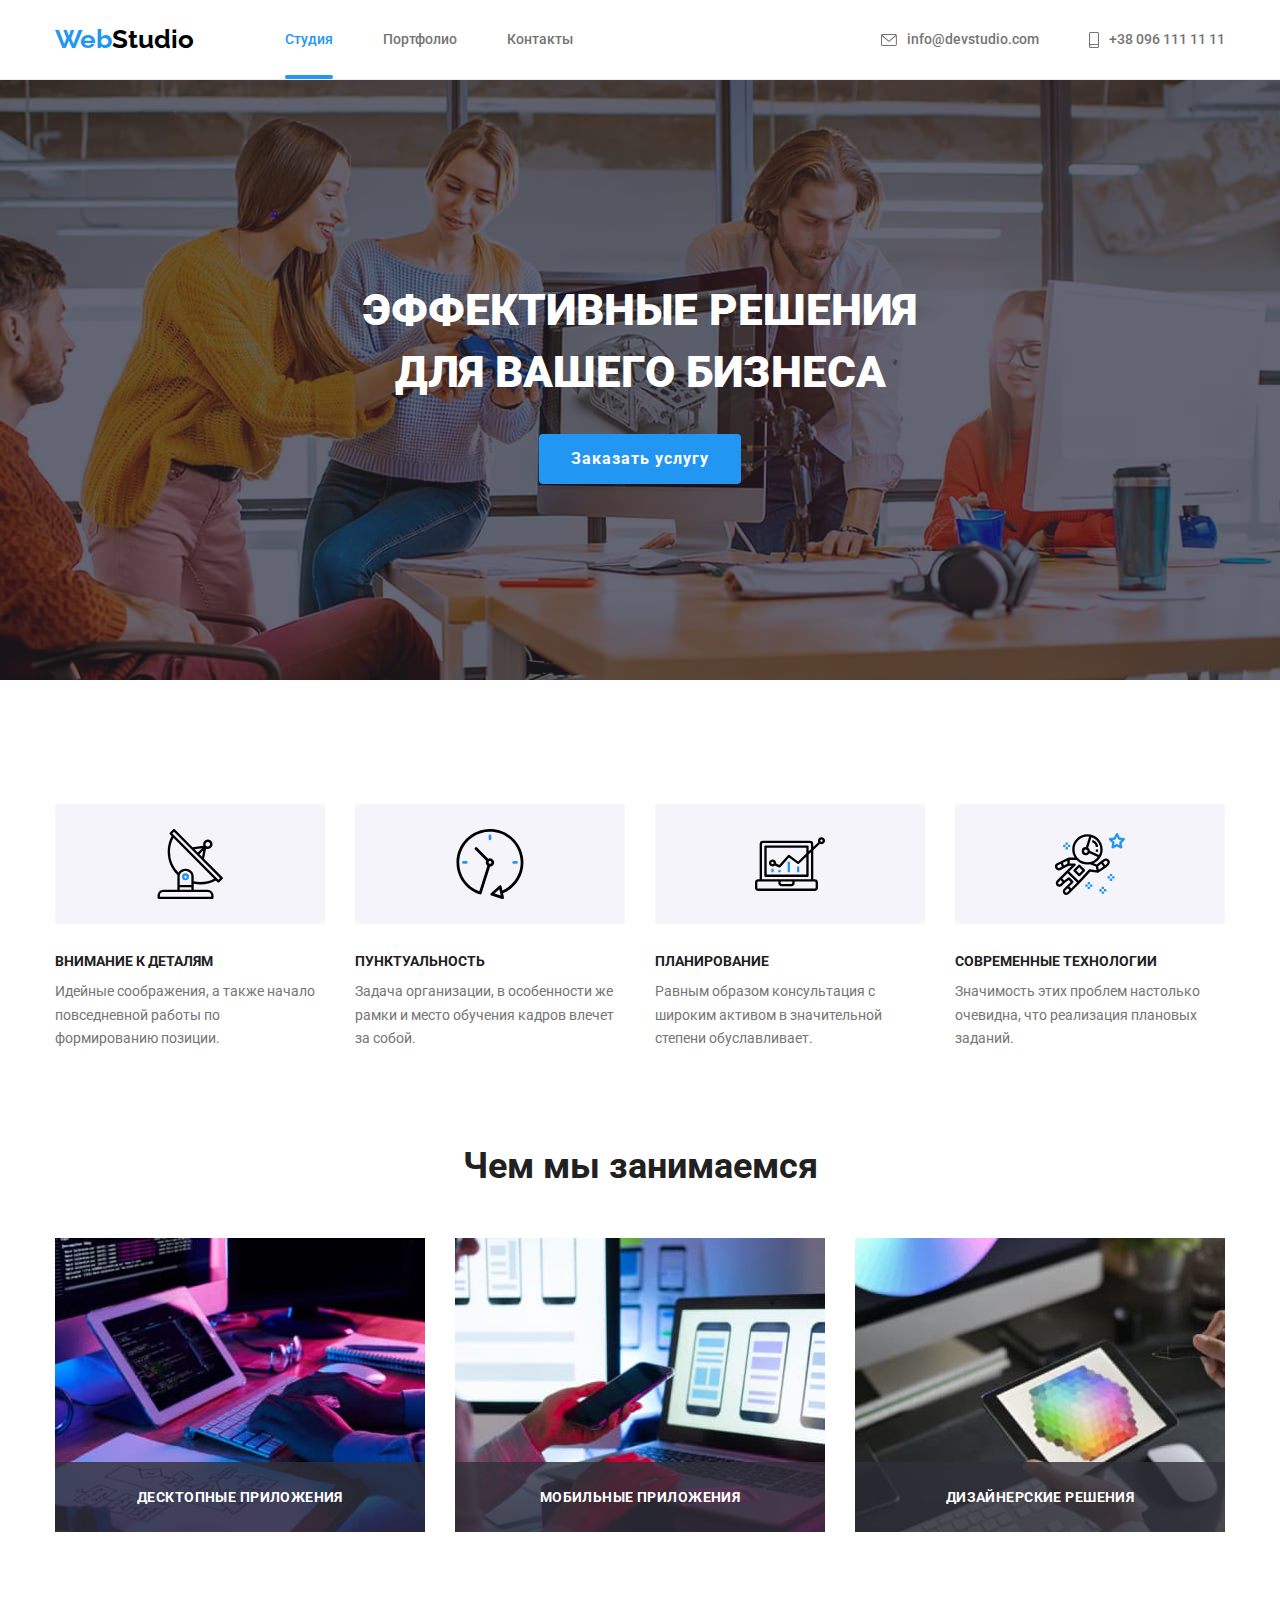
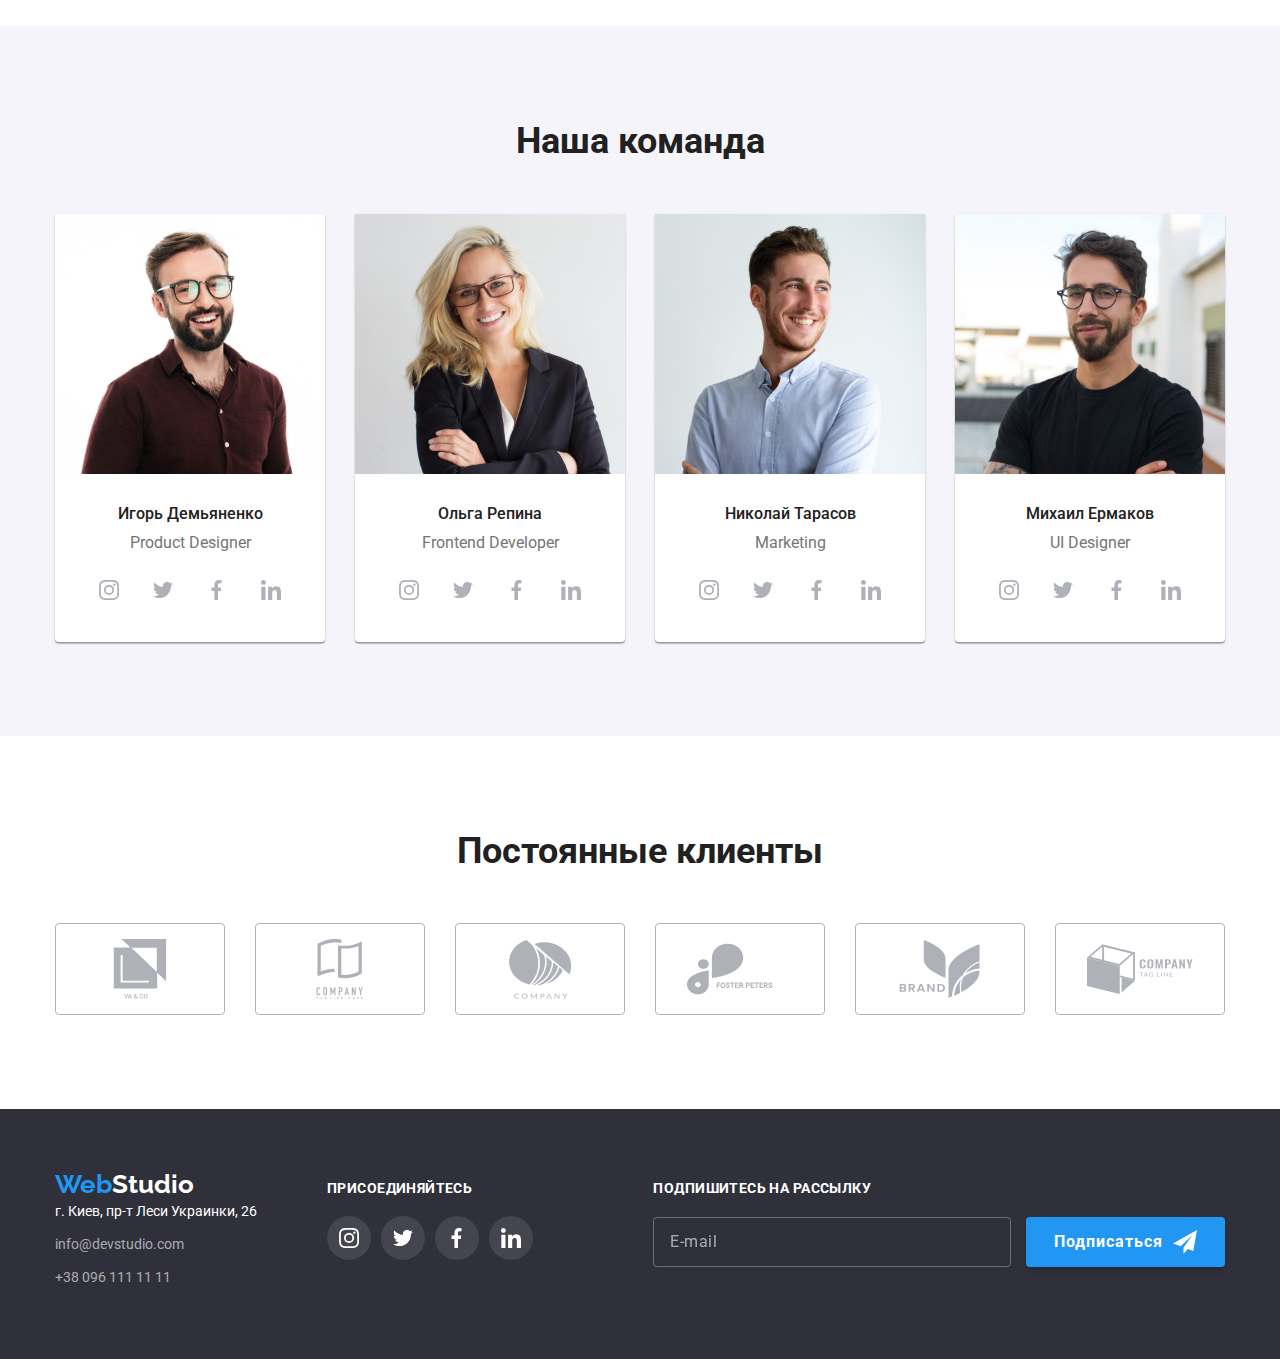
==== commit c1436039: "Update" ====
--- a/index.html
+++ b/index.html
@@ -15,7 +15,12 @@
       rel="stylesheet"
       href="https://cdnjs.cloudflare.com/ajax/libs/modern-normalize/1.1.0/modern-normalize.min.css"
     />
+    <!-- UNDONE Не забыть перевернуть ссылки -->
+    <link rel="stylesheet" href="./css/main.min.css" />
     <link rel="stylesheet" href="./css/styles.css" />
+    
+    
+    
   </head>
   
   <body>
@@ -89,8 +94,8 @@
         <div class="container">
           <h2 class="visually-hidden">Особенности</h2>
 
-          <ul class="fetchers__list list">
-            
+          <ul class="fetchers list">
+
             <li class="fetchers__item list">
               <div class="icon fetchers__icons">
                 <svg width="70" height="70">
@@ -142,67 +147,67 @@
         </div>
       </section>
       
-
       <!-- * What are we doing section * -->
       <section class="section">
         <div class="container">
           <h2 class="section-title">Чем мы занимаемся</h2>
           <!-- Section images -->
-          <ul class="section-img list">
-            <li class="position-txt">
-              <img
-                src="./images/studio/studio-box-1.jpg"
-                alt="Человек вводит код программы в компьютер, рядом с ним лежит блок схема."
-                width="370"
-                height="294"
-              />
-              <p class="section-txt-position">Десктопные приложения</p>
-            </li>
-
-            <li class="position-txt">
-              <img
-                src="./images/studio/studio-box-2.jpg"
-                alt="Человек держит телефон, подбирая на ноутбуке вариант обображения макета на мобильном устройстве."
-                width="370"
-                height="294"
-              />
-              <p class="section-txt-position">Мобильные приложения</p>
-            </li>
-
-            <li class="position-txt">
-              <img
-                src="./images/studio/studio-box-3.jpg"
-                alt="Человек выбирает цвет из палитры цветов в планшете на фоне рабочего места."
-                width="370"
-                height="294"
-              />
-              <p class="section-txt-position">Дизайнерские решения</p>
-            </li>
-          </ul>
+          
+            <ul class="skills list">
+              <li class="skills__item">
+                <img
+                  src="./images/studio/studio-box-1.jpg"
+                  alt="Человек вводит код программы в компьютер, рядом с ним лежит блок схема."
+                  width="370"
+                  height="294"
+                />
+                <p class="skills__text">Десктопные приложения</p>
+              </li>
+  
+              <li class="skills__item">
+                <img
+                  src="./images/studio/studio-box-2.jpg"
+                  alt="Человек держит телефон, подбирая на ноутбуке вариант обображения макета на мобильном устройстве."
+                  width="370"
+                  height="294"
+                />
+                <p class="skills__text">Мобильные приложения</p>
+              </li>
+  
+              <li class="skills__item">
+                <img
+                  src="./images/studio/studio-box-3.jpg"
+                  alt="Человек выбирает цвет из палитры цветов в планшете на фоне рабочего места."
+                  width="370"
+                  height="294"
+                />
+                <p class="skills__text">Дизайнерские решения</p>
+              </li>
+            </ul>
+          
         </div>
       </section>
-      <!-- * What are we doing section end * -->
 
       <!-- * Our team section * -->
       <section class="section team">
         <div class="container">
           <h2 class="section-title">Наша команда</h2>
-          <ul class="team-list list">
-            <li class="team-card">
+          <ul class="team__list list">
+            
+            <li class="team__card">
               <img
                 src="./images/studio/studio-igor-d.jpg"
                 alt="Фото парня в очках с бородой, в коричневой рубашке."
                 width="270"
                 height="260"
               />
-
-              <div class="card-content">
-                <h3 class="team-title-item">Игорь Демьяненко</h3>
-                <p class="team-text" lang="en">Product Designer</p>
-                <ul class="social-media list">
-                  <li class="social-media-item">
-                    <a
-                      class="icon icon-link link"
+              <div class="team__content">
+                <h3 class="team__title">Игорь Демьяненко</h3>
+                <p class="team__text" lang="en">Product Designer</p>
+                <ul class="social list">
+                  <li class="social__item">
+                    <a
+                      class="icon social__icon link"
                       href="https://www.instagram.com/"
                       target="_blank"
                       rel="noopener noreferrer"
@@ -213,9 +218,9 @@
                     </a>
                   </li>
 
-                  <li class="social-media-item">
-                    <a
-                      class="icon icon-link link"
+                  <li class="social__item">
+                    <a
+                      class="icon social__icon link"
                       href="https://twitter.com/"
                       target="_blank"
                       rel="noopener noreferrer"
@@ -226,9 +231,9 @@
                     </a>
                   </li>
 
-                  <li class="social-media-item">
-                    <a
-                      class="icon icon-link link"
+                  <li class="social__item">
+                    <a
+                      class="icon social__icon link"
                       href="https://www.facebook.com/"
                       target="_blank"
                       rel="noopener noreferrer"
@@ -239,9 +244,9 @@
                     </a>
                   </li>
 
-                  <li class="social-media-item">
-                    <a
-                      class="icon icon-link link"
+                  <li class="social__item">
+                    <a
+                      class="icon social__icon link"
                       href="https://www.linkedin.com/"
                       target="_blank"
                       rel="noopener noreferrer"
@@ -255,21 +260,21 @@
               </div>
             </li>
 
-            <li class="team-card">
+            <li class="team__card">
               <img
                 src="./images/studio/studio-olga-r.jpg"
                 alt="Фото красивой, светловолосой девушки в очках и деловом костюме."
                 width="270"
                 height="260"
               />
-              <div class="card-content">
-                <h3 class="team-title-item">Ольга Репина</h3>
-                <p class="team-text" lang="en">Frontend Developer</p>
-
-                <ul class="social-media list">
-                  <li class="social-media-item">
-                    <a
-                      class="icon icon-link link"
+              <div class="team__content">
+                <h3 class="team__title">Ольга Репина</h3>
+                <p class="team__text" lang="en">Frontend Developer</p>
+
+                <ul class="social list">
+                  <li class="social__item">
+                    <a
+                      class="icon social__icon link"
                       href="https://www.instagram.com/"
                       target="_blank"
                       rel="noopener noreferrer"
@@ -280,9 +285,9 @@
                     </a>
                   </li>
 
-                  <li class="social-media-item">
-                    <a
-                      class="icon icon-link link"
+                  <li class="social__item">
+                    <a
+                      class="icon social__icon link"
                       href="https://twitter.com/"
                       target="_blank"
                       rel="noopener noreferrer"
@@ -293,9 +298,9 @@
                     </a>
                   </li>
 
-                  <li class="social-media-item">
-                    <a
-                      class="icon icon-link link"
+                  <li class="social__item">
+                    <a
+                      class="icon social__icon link"
                       href="https://www.facebook.com/"
                       target="_blank"
                       rel="noopener noreferrer"
@@ -306,9 +311,9 @@
                     </a>
                   </li>
 
-                  <li class="social-media-item">
-                    <a
-                      class="icon icon-link link"
+                  <li class="social__item">
+                    <a
+                      class="icon social__icon link"
                       href="https://www.linkedin.com/"
                       target="_blank"
                       rel="noopener noreferrer"
@@ -322,21 +327,21 @@
               </div>
             </li>
 
-            <li class="team-card">
+            <li class="team__card">
               <img
                 src="./images/studio/studio-nicholay-t.jpg"
                 alt="Фото улыбающегося парня с бородкой в рубашке."
                 width="270"
                 height="260"
               />
-              <div class="card-content">
-                <h3 class="team-title-item">Николай Тарасов</h3>
-                <p class="team-text" lang="en">Marketing</p>
-
-                <ul class="social-media list">
-                  <li class="social-media-item">
-                    <a
-                      class="icon icon-link link"
+              <div class="team__content">
+                <h3 class="team__title">Николай Тарасов</h3>
+                <p class="team__text" lang="en">Marketing</p>
+
+                <ul class="social list">
+                  <li class="social__item">
+                    <a
+                      class="icon social__icon link"
                       href="https://www.instagram.com/"
                       target="_blank"
                       rel="noopener noreferrer"
@@ -347,9 +352,9 @@
                     </a>
                   </li>
 
-                  <li class="social-media-item">
-                    <a
-                      class="icon icon-link link"
+                  <li class="social__item">
+                    <a
+                      class="icon social__icon link"
                       href="https://twitter.com/"
                       target="_blank"
                       rel="noopener noreferrer"
@@ -360,9 +365,9 @@
                     </a>
                   </li>
 
-                  <li class="social-media-item">
-                    <a
-                      class="icon icon-link link"
+                  <li class="social__item">
+                    <a
+                      class="icon social__icon link"
                       href="https://www.facebook.com/"
                       target="_blank"
                       rel="noopener noreferrer"
@@ -373,9 +378,9 @@
                     </a>
                   </li>
 
-                  <li class="social-media-item">
-                    <a
-                      class="icon icon-link link"
+                  <li class="social__item">
+                    <a
+                      class="icon social__icon link"
                       href="https://www.linkedin.com/"
                       target="_blank"
                       rel="noopener noreferrer"
@@ -389,21 +394,21 @@
               </div>
             </li>
 
-            <li class="team-card">
+            <li class="team__card">
               <img
                 src="./images/studio/studio-miсhael-e.jpg"
                 alt="Фото парня в очках с бородой, в ченой футболке."
                 width="270"
                 height="260"
               />
-              <div class="card-content">
-                <h3 class="team-title-item">Михаил Ермаков</h3>
-                <p class="team-text" lang="en">UI Designer</p>
-
-                <ul class="social-media list">
-                  <li class="social-media-item">
-                    <a
-                      class="icon icon-link link"
+              <div class="team__content">
+                <h3 class="team__title">Михаил Ермаков</h3>
+                <p class="team__text" lang="en">UI Designer</p>
+
+                <ul class="social list">
+                  <li class="social__item">
+                    <a
+                      class="icon social__icon link"
                       href="https://www.instagram.com/"
                       target="_blank"
                       rel="noopener noreferrer"
@@ -414,9 +419,9 @@
                     </a>
                   </li>
 
-                  <li class="social-media-item">
-                    <a
-                      class="icon icon-link link"
+                  <li class="social__item">
+                    <a
+                      class="icon social__icon link"
                       href="https://twitter.com/"
                       target="_blank"
                       rel="noopener noreferrer"
@@ -427,9 +432,9 @@
                     </a>
                   </li>
 
-                  <li class="social-media-item">
-                    <a
-                      class="icon icon-link link"
+                  <li class="social__item">
+                    <a
+                      class="icon social__icon link"
                       href="https://www.facebook.com/"
                       target="_blank"
                       rel="noopener noreferrer"
@@ -440,9 +445,9 @@
                     </a>
                   </li>
 
-                  <li class="social-media-item">
-                    <a
-                      class="icon icon-link link"
+                  <li class="social__item">
+                    <a
+                      class="icon social__icon link"
                       href="https://www.linkedin.com/"
                       target="_blank"
                       rel="noopener noreferrer"
@@ -459,54 +464,54 @@
         </div>
       </section>
 
-      <!-- Our clients section -->
+      <!-- * Our clients section * -->
       <section class="section">
         <div class="container">
           <h2 class="section-title">Постоянные клиенты</h2>
 
-          <ul class="logo-brand list">
-            <li class="logo-brand-item">
-              <a class="logo-brand-link" href="#">
+          <ul class="brand list">
+            <li class="brand__item">
+              <a class="icon brand__link" href="#">
                 <svg width="106" height="60">
                   <use href="./images/symbol-defs.svg#icon-ya-and-co"></use>
                 </svg>
               </a>
             </li>
 
-            <li class="logo-brand-item">
-              <a class="logo-brand-link" href="#">
+            <li class="brand__item">
+              <a class="icon brand__link" href="#">
                 <svg width="106" height="60">
                   <use href="./images/symbol-defs.svg#icon-company-tagline-here"></use>
                 </svg>
               </a>
             </li>
 
-            <li class="logo-brand-item">
-              <a class="logo-brand-link" href="#">
+            <li class="brand__item">
+              <a class="icon brand__link" href="#">
                 <svg width="106" height="60">
                   <use href="./images/symbol-defs.svg#icon-company"></use>
                 </svg>
               </a>
             </li>
 
-            <li class="logo-brand-item">
-              <a class="logo-brand-link" href="#">
+            <li class="brand__item">
+              <a class="icon brand__link" href="#">
                 <svg width="106" height="60">
                   <use href="./images/symbol-defs.svg#icon-foster-peters"></use>
                 </svg>
               </a>
             </li>
 
-            <li class="logo-brand-item">
-              <a class="logo-brand-link" href="#">
+            <li class="brand__item">
+              <a class="icon brand__link" href="#">
                 <svg width="106" height="60">
                   <use href="./images/symbol-defs.svg#icon-brand"></use>
                 </svg>
               </a>
             </li>
 
-            <li class="logo-brand-item">
-              <a href="#" class="logo-brand-link">
+            <li class="brand__item">
+              <a href="#" class="icon brand__link">
                 <svg width="106" height="60">
                   <use href="./images/symbol-defs.svg#icon-company-tag-line"></use>
                 </svg>
@@ -516,7 +521,6 @@
         </div>
       </section>
     </main>
-    <!-- * Main section end* -->
     
     <!-- * Footer section * -->
     <footer class="footer">
@@ -546,14 +550,14 @@
               </ul>
             </address>
           </div>
-          <!-- *************************************************************** -->
+          <!-- Footer social media -->
           <div class="footer-social">
             <h2 class="footer-social__title">Присоединяйтесь</h2>
 
             <ul class="footer-social__list list">
               <li class="footer-social__item">
                 <a
-                  class="icon footer-icon-link link"
+                  class="icon social__icon social__icon--greey link"
                   href="https://www.instagram.com/"
                   target="_blank"
                   rel="noopener noreferrer"
@@ -566,7 +570,7 @@
 
               <li class="footer-social__item">
                 <a
-                  class="icon footer-icon-link link"
+                  class="icon social__icon social__icon--greey"
                   href="https://twitter.com/"
                   target="_blank"
                   rel="noopener noreferrer"
@@ -579,7 +583,7 @@
 
               <li class="footer-social__item">
                 <a
-                  class="icon footer-icon-link link"
+                  class="icon social__icon social__icon--greey"
                   href="https://www.facebook.com/"
                   target="_blank"
                   rel="noopener noreferrer"
@@ -592,7 +596,7 @@
 
               <li class="footer-social__item">
                 <a
-                  class="icon footer-icon-link link"
+                  class="icon social__icon social__icon--greey"
                   href="https://www.linkedin.com/"
                   target="_blank"
                   rel="noopener noreferrer"
@@ -604,20 +608,20 @@
               </li>
             </ul>
           </div>
-
+          <!-- Footer subscribe block -->
           <div class="subscribe">
             
             <form name="subscribe-form">
-              <label><strong class="subscribe-title">Подпишитесь на рассылку</strong>
+              <label><strong class="subscribe__title">Подпишитесь на рассылку</strong>
                 <input
-                class="subscribe-input"
+                class="subscribe__input"
                 type="email"
                 name="email"
                 placeholder="E-mail"
                 required
                 />
               </label>
-              <button class="footer-submit-btn" type="submit">
+              <button class="button subscribe__btn" type="submit">
                 Подписаться
                 <svg class="icon--end" width="24" height="24">
                   <use href="./images/icons.svg#icon-send"></use>
@@ -628,7 +632,6 @@
         </div>
       </div>
     </footer>
-    <!-- * Footer section * -->
 
     <!-- * Modal window section * -->
     <div class="backdrop is-hidden" data-modal>
@@ -705,13 +708,12 @@
                   <a class="form-checkbox-contract" href="#"> Условия договора </a>
                 </span>
               </label>
-              <button class="modal-submit-btn" type="submit">Отправить</button>
+              <button class="button modal-submit-btn" type="submit">Отправить</button>
             </div>
           </form>
         </div>
       </div>
     </div>
-    <!-- * Modal window section * -->
     
     <script src="./js/modal.js"></script>
   </body>
--- a/css/main.min.css
+++ b/css/main.min.css
@@ -0,0 +1 @@
+:root{--color-logo: #000000;--color-main: #ffffff;--hero-footer-bcg: #2f303a;--color-txt-main: #757575;--color-txt-basic: #212121;--font-basic: "Raleway", sans-serif;--font-main: "Roboto", sans-serif;--brand-color: #2196f3;--accent-color: #188ce8;--bcg-color: #f5f4fa;--icon-static-color: #AFB1B8;--count-cards: 3;--dst-between: 30px}.visually-hidden{position:absolute;width:1px;height:1px;margin:-1px;border:0;padding:0;white-space:nowrap;-webkit-clip-path:inset(100%);clip-path:inset(100%);clip:rect(0 0 0 0);overflow:hidden}body{font-family:var(--font-main);font-size:14px;background-color:var(--color-main);color:var(--color-txt-main)}img{display:block;max-width:100%;height:auto}h1,h2,h3,p{margin-top:0;margin-bottom:0}.list{list-style:none;margin:0;padding:0}.link{text-decoration:none;font-family:inherit;color:inherit}.address{font-style:normal;font-size:14px;line-height:1.7}.address__list{color:rgba(255,255,255,.6)}.address__item{margin-bottom:9px}.address__txt{color:var(--color-main)}.brand{display:-webkit-box;display:-ms-flexbox;display:flex;-webkit-box-pack:center;-ms-flex-pack:center;justify-content:center}.brand__item:not(:last-child){margin-right:30px}.brand__link{width:170px;height:92px;fill:var(--icon-static-color);border:1px solid var(--icon-static-color);border-radius:4px;-webkit-transition:fill 250ms cubic-bezier(0.4, 0, 0.2, 1),border-color 250ms cubic-bezier(0.4, 0, 0.2, 1);transition:fill 250ms cubic-bezier(0.4, 0, 0.2, 1),border-color 250ms cubic-bezier(0.4, 0, 0.2, 1)}.brand__link:hover,.brand__link:focus{fill:var(--brand-color);border-color:var(--brand-color)}.button{font-family:inherit;font-size:16px;text-align:center;border:none;border-radius:4px;-webkit-transition:color 250ms cubic-bezier(0.4, 0, 0.2, 1),background-color 250ms cubic-bezier(0.4, 0, 0.2, 1),-webkit-box-shadow 250ms cubic-bezier(0.4, 0, 0.2, 1);transition:color 250ms cubic-bezier(0.4, 0, 0.2, 1),background-color 250ms cubic-bezier(0.4, 0, 0.2, 1),-webkit-box-shadow 250ms cubic-bezier(0.4, 0, 0.2, 1);transition:color 250ms cubic-bezier(0.4, 0, 0.2, 1),background-color 250ms cubic-bezier(0.4, 0, 0.2, 1),box-shadow 250ms cubic-bezier(0.4, 0, 0.2, 1);transition:color 250ms cubic-bezier(0.4, 0, 0.2, 1),background-color 250ms cubic-bezier(0.4, 0, 0.2, 1),box-shadow 250ms cubic-bezier(0.4, 0, 0.2, 1),-webkit-box-shadow 250ms cubic-bezier(0.4, 0, 0.2, 1)}.hero__button{color:var(--color-main);font-weight:700;line-height:1.88;letter-spacing:.06em;padding:10px 32px;background-color:var(--brand-color);-webkit-box-shadow:0px 4px 4px rgba(0,0,0,.15);box-shadow:0px 4px 4px rgba(0,0,0,.15)}.hero__button:hover,.hero__button:focus{cursor:pointer;background-color:var(--accent-color)}.subscribe__btn{display:-webkit-inline-box;display:-ms-inline-flexbox;display:inline-flex;-webkit-box-align:center;-ms-flex-align:center;align-items:center;max-width:200px;max-height:50px;padding:10px 28px;font-weight:700;line-height:1.88;letter-spacing:.06em;color:var(--color-main);background-color:var(--brand-color);-webkit-box-shadow:0px 4px 4px rgba(0,0,0,.15);box-shadow:0px 4px 4px rgba(0,0,0,.15);fill:var(--color-main)}.subscribe__btn:hover,.subscribe__btn:focus{background-color:var(--accent-color)}.modal-close-btn{position:absolute;top:0;right:0;display:-webkit-box;display:-ms-flexbox;display:flex;-webkit-box-align:center;-ms-flex-align:center;align-items:center;-webkit-box-pack:center;-ms-flex-pack:center;justify-content:center;width:30px;height:30px;margin-top:8px;margin-right:8px;padding:0;border-radius:50%;border:1px solid rgba(0,0,0,.1);background-color:var(--color-main);fill:var(--color-logo)}.modal-close-btn:hover,.modal-close-btn:focus{fill:var(--brand-color);cursor:pointer}.modal-submit-btn{width:200px;padding:10px 55px;font-weight:700;line-height:1.88;letter-spacing:.06em;color:var(--color-main);background-color:var(--brand-color);-webkit-box-shadow:0px 4px 4px rgba(0,0,0,.15);box-shadow:0px 4px 4px rgba(0,0,0,.15)}.modal-submit-btn:hover,.modal-submit-btn:focus{background-color:var(--accent-color)}.filters__button{color:var(--color-txt-basic);font-weight:500;line-height:1.62;letter-spacing:.03em;background-color:var(--bcg-color);padding:6px 22px;text-align:center}.filters__button:hover,.filters__button:focus{cursor:pointer;color:var(--color-main);background-color:var(--brand-color);-webkit-box-shadow:0px 3px 1px rgba(0,0,0,.1),0px 1px 2px rgba(0,0,0,.08),0px 2px 2px rgba(0,0,0,.12);box-shadow:0px 3px 1px rgba(0,0,0,.1),0px 1px 2px rgba(0,0,0,.08),0px 2px 2px rgba(0,0,0,.12)}.filters__button--current{color:var(--color-main);background-color:var(--brand-color)}.container{width:1200px;padding-left:15px;padding-right:15px;margin:0 auto}.fetchers{display:-webkit-box;display:-ms-flexbox;display:flex}.fetchers__item::before{display:-webkit-box;display:-ms-flexbox;display:flex;content:"";-webkit-box-align:center;-ms-flex-align:center;align-items:center;-webkit-box-pack:center;-ms-flex-pack:center;justify-content:center;margin-bottom:30px;background:var(--bcg-color);border-radius:4px}.fetchers__item:not(:last-child){margin-right:30px}.fetchers__icons{width:270px;height:120px;background-color:var(--bcg-color);border-radius:4px;margin-bottom:30px}.fetchers__title{text-align:left;margin-bottom:10px;color:var(--color-txt-basic);font-size:14px;font-weight:700;line-height:1.1;text-transform:uppercase}.fetchers__text{text-align:left;width:270px;font-size:14px;line-height:1.7}.footer-social{margin-left:70px}.footer-social__title{color:var(--color-main);font-weight:700;font-size:14px;line-height:16px;letter-spacing:.03em;text-transform:uppercase;margin-bottom:20px}.footer-social__list{display:-webkit-box;display:-ms-flexbox;display:flex}.footer-social__item:not(:last-child){margin-right:10px}.icon{display:-webkit-box;display:-ms-flexbox;display:flex;-webkit-box-align:center;-ms-flex-align:center;align-items:center;-webkit-box-pack:center;-ms-flex-pack:center;justify-content:center}.icon--start{margin-right:10px}.icon--end{margin-left:10px}.logo{color:var(--color-logo);font-family:var(--font-basic);font-size:26px;font-weight:700;line-height:1.2}.logo--blue{color:var(--brand-color)}.logo--white{color:var(--color-main)}.title{color:var(--color-main);font-size:44px;font-weight:900;line-height:1.4;text-transform:uppercase}.nav{display:-webkit-box;display:-ms-flexbox;display:flex;-webkit-box-align:center;-ms-flex-align:center;align-items:center}.nav__list{display:-webkit-box;display:-ms-flexbox;display:flex}.nav__item{display:-webkit-box;display:-ms-flexbox;display:flex;-webkit-box-align:center;-ms-flex-align:center;align-items:center;-webkit-box-pack:center;-ms-flex-pack:center;justify-content:center;font-size:14px;font-weight:500;line-height:1.1}.nav__item:not(:last-child){position:relative;margin-right:50px}.nav__link{color:var(--color-txt-main);fill:var(--color-txt-main);font-size:14px;font-weight:500;line-height:1.1;-webkit-transition:color 250ms cubic-bezier(0.4, 0, 0.2, 1),fill 250ms cubic-bezier(0.4, 0, 0.2, 1);transition:color 250ms cubic-bezier(0.4, 0, 0.2, 1),fill 250ms cubic-bezier(0.4, 0, 0.2, 1)}.nav__link:hover,.nav__link:focus,.nav__link--current{color:var(--brand-color);fill:var(--brand-color)}.section-title{margin-bottom:50px;text-align:center;color:var(--color-txt-basic);font-size:36px;font-weight:700;line-height:1.2}.section{padding-top:94px;padding-bottom:94px}.skills{display:-webkit-box;display:-ms-flexbox;display:flex;-webkit-box-pack:justify;-ms-flex-pack:justify;justify-content:space-between}.skills__item{position:relative}.skills__text{display:-webkit-box;display:-ms-flexbox;display:flex;width:370px;height:70px;-webkit-box-pack:center;-ms-flex-pack:center;justify-content:center;-webkit-box-align:center;-ms-flex-align:center;align-items:center;position:absolute;bottom:0;color:var(--color-main);font-weight:700;font-size:14px;line-height:16px;letter-spacing:.03em;text-transform:uppercase;background:rgba(47,48,58,.8)}.social{display:-webkit-box;display:-ms-flexbox;display:flex;-webkit-box-pack:center;-ms-flex-pack:center;justify-content:center}.social__item:not(:last-child){margin-right:10px}.social__icon{width:44px;height:44px;fill:var(--icon-static-color);background-color:#fff;border-radius:50%;-webkit-transition:background-color 250ms cubic-bezier(0.4, 0, 0.2, 1),fill 250ms cubic-bezier(0.4, 0, 0.2, 1);transition:background-color 250ms cubic-bezier(0.4, 0, 0.2, 1),fill 250ms cubic-bezier(0.4, 0, 0.2, 1)}.social__icon:hover,.social__icon:focus{background-color:var(--brand-color);fill:var(--color-main)}.subscribe{margin-left:auto}.subscribe__title{display:block;margin-bottom:20px;font-weight:700;font-size:14px;line-height:1.14;letter-spacing:.03em;text-transform:uppercase;color:var(--color-main)}.subscribe__input{width:358px;height:50px;margin-right:12px;padding:15px 16px;background-color:rgba(0,0,0,0);outline:rgba(0,0,0,0);border:1px solid rgba(255,255,255,.3);-webkit-filter:drop-shadow(0px 4px 4px rgba(0, 0, 0, 0.15));filter:drop-shadow(0px 4px 4px rgba(0, 0, 0, 0.15));border-radius:4px;-webkit-transition:color 250ms cubic-bezier(0.4, 0, 0.2, 1),border-color 250ms cubic-bezier(0.4, 0, 0.2, 1);transition:color 250ms cubic-bezier(0.4, 0, 0.2, 1),border-color 250ms cubic-bezier(0.4, 0, 0.2, 1)}.subscribe__input::-webkit-input-placeholder{font-size:16px;line-height:1.25;letter-spacing:.03em;color:rgba(255,255,255,.6)}.subscribe__input::-moz-placeholder{font-size:16px;line-height:1.25;letter-spacing:.03em;color:rgba(255,255,255,.6)}.subscribe__input:-ms-input-placeholder{font-size:16px;line-height:1.25;letter-spacing:.03em;color:rgba(255,255,255,.6)}.subscribe__input::-ms-input-placeholder{font-size:16px;line-height:1.25;letter-spacing:.03em;color:rgba(255,255,255,.6)}.subscribe__input::placeholder{font-size:16px;line-height:1.25;letter-spacing:.03em;color:rgba(255,255,255,.6)}.subscribe__input:hover,.subscribe__input:focus{color:var(--color-main);border-color:var(--brand-color)}.team{background-color:var(--bcg-color)}.team__list{display:-webkit-box;display:-ms-flexbox;display:flex;-webkit-box-pack:justify;-ms-flex-pack:justify;justify-content:space-between;text-align:center}.team__card{background-color:var(--color-main);-webkit-box-shadow:0px 1px 3px rgba(0,0,0,.12),0px 1px 1px rgba(0,0,0,.14),0px 2px 1px rgba(0,0,0,.2);box-shadow:0px 1px 3px rgba(0,0,0,.12),0px 1px 1px rgba(0,0,0,.14),0px 2px 1px rgba(0,0,0,.2);border-radius:0px 0px 4px 4px}.team__content{padding-top:30px;padding-bottom:30px}.team__title{margin-bottom:10px;color:var(--color-txt-basic);font-weight:500;font-size:16px;line-height:1.2}.team__text{margin-bottom:16px;font-size:16px;line-height:1.2}.header{border-bottom:1px solid #ececec}.header__container{display:-webkit-box;display:-ms-flexbox;display:flex}.header__logo{margin-right:91px}.header__nav{margin-left:auto}.header__link{display:block;padding-top:32px;padding-bottom:32px}.active-page::after{position:absolute;bottom:0;left:0;content:"";display:inline-block;width:100%;height:4px;border-radius:2px;background-color:var(--brand-color)}/*# sourceMappingURL=main.min.css.map */--- a/css/styles.css
+++ b/css/styles.css
@@ -1,183 +1,3 @@
-:root {
-  --color-logo: #000000;
-  --color-main: #ffffff;
-  --hero-footer-bcg: #2f303a;
-  --color-txt-main: #757575;
-  --color-txt-basic: #212121;
-  --font-basic: 'Raleway', sans-serif;
-  --font-main: 'Roboto', sans-serif;
-  --brand-color: #2196f3;
-  
-  --accent-color: #188ce8;
-  
-  --button-static-color: #f5f4fa;
-  
-  --icon-static-color: #AFB1B8;
-  --count-cards: 3;
-  --dst-between: 30px;
-}
-
-/* *==================================================* */
-body {
-  font-family: var(--font-main);
-  font-size: 14px;
-  
-  background-color: var(--color-main);
-  color: var(--color-txt-main);
-  
-}
-
-.list {
-  list-style: none;
-  
-  margin: 0;
-  padding: 0;
-}
-
-.link {
-  text-decoration: none;
-  font-family: inherit;
-  color: inherit;
-}
-
-img {
-  display: block;
-  max-width: 100%;
-  height: auto;
-}
-
-h1,
-h2,
-h3,
-p {
-  margin-top: 0;
-  margin-bottom: 0;
-}
-
-.visually-hidden {
-  position: absolute;
-  width: 1px;
-  height: 1px;
-  margin: -1px;
-  border: 0;
-  padding: 0;
-  white-space: nowrap;
-  clip-path: inset(100%);
-  clip: rect(0 0 0 0);
-  overflow: hidden;
-}
-
-/* *==================================================* */
-
-/* * Containers * */
-
-.container {
-  width: 1200px;
-  padding-left: 15px;
-  padding-right: 15px;
-  margin: 0 auto;
-}
-
-.section {
-  padding-top: 94px;
-  padding-bottom: 94px;
-  
-}
-
-/* ******************* Studio page ******************* */
-
-/* * Header section * */
-.header{
-  border-bottom: 1px solid #ececec;
-}
-.header__container {
-  display: flex;
-}
-.header__logo {
-  margin-right: 91px;
-}
-.header__nav {
-  margin-left: auto;
-}
-.header__link {
-  display: block;
-  padding-top: 32px;
-  padding-bottom: 32px;
-}
-/* * Site navigation * */
-
-/* logo */
-.logo {
-  color: var(--color-logo);
-  font-family: var(--font-basic);
-  font-size: 26px;
-  font-weight: 700;
-  line-height: 1.2;
-}
-.logo--blue {
-  color: var(--brand-color);
-}
-
-/* navigation list */
-.nav {
-  display: flex;
-  align-items: center;
-}
-.nav__list {
-  display: flex;
-}
-.nav__item {
-  display: flex;
-  align-items: center;
-  justify-content: center;
-  font-size: 14px;
-  font-weight: 500;
-  line-height: 1.1;
-}
-.nav__item:not(:last-child) {
-  position: relative;
-  margin-right: 50px;
-}
-.nav__link {
-  color: var(--color-txt-main);
-  fill: var(--color-txt-main);
-  font-size: 14px;
-  font-weight: 500;
-  line-height: 1.1;
-  transition: color 250ms cubic-bezier(0.4, 0, 0.2, 1), 
-  fill 250ms cubic-bezier(0.4, 0, 0.2, 1); 
-}
-.nav__link:hover,
-.nav__link:focus {
-  color: var(--brand-color);
-  fill: var(--brand-color);
-}
-.nav__link--current {
-  color: var(--brand-color);
-}
-.active-page::after {
-  position: absolute;
-  bottom: 0;
-  left: 0;
-  content: '';
-  display: inline-block;
-  width: 100%;
-  height: 4px;
-  border-radius: 2px;
-  background-color: var(--brand-color);
-}
-.icon             
-{
-  display: flex;
-  align-items: center;
-  justify-content: center;
-}
-.icon--start{
-  margin-right: 10px;
-}
-.icon--end{
-  margin-left: 10px;
-}
 
 /* * Main section * */
 
@@ -188,13 +8,6 @@
   padding-bottom: 200px;
 
   background-color: var(--hero-footer-bcg);
-}
-.title{
-  color: var(--color-main);
-  font-size: 44px;
-  font-weight: 900;
-  line-height: 1.4;
-  text-transform: uppercase;
 }
 .hero__title {
   margin-bottom: 30px;
@@ -215,228 +28,34 @@
   background-position: center;
 }
 
-.button {
-  font-family: inherit;
-  font-size: 16px;
-
-  border: none;
-  border-radius: 4px;
-
-  text-align: center;
-
-  transition: color 250ms cubic-bezier(0.4, 0, 0.2, 1),  
-  background-color 250ms cubic-bezier(0.4, 0, 0.2, 1), 
-  box-shadow 250ms cubic-bezier(0.4, 0, 0.2, 1);
-}
-.hero__button {
-  color: var(--color-main);
-  font-weight: 700;
-  line-height: 1.88;
-  letter-spacing: 0.06em;
-
-  padding: 10px 32px;
-
-  background-color: var(--brand-color);
-  box-shadow: 0px 4px 4px rgba(0, 0, 0, 0.15);
-}
-.hero__button:hover,
-.hero__button:focus {
-  cursor: pointer;
-  background-color: var(--accent-color);
-}
-
 /* * Fetchers section * */
 
 .section--truncation {
   padding-bottom: 0;
 }
-.fetchers__list {
-  display: flex;
-}
-.fetchers__item::before{
-  display: flex;
-  content: "";
-  align-items: center;
-  justify-content: center;
-  margin-bottom: 30px;
-  background: #F5F4FA;
-  border-radius: 4px;
- 
-}
-.fetchers__item:not(:last-child) {
-  margin-right: 30px;
-}
-.fetchers__icons{
-  width: 270px;
-  height: 120px;
-  background: #F5F4FA;
-  border-radius: 4px;
-  margin-bottom: 30px;
-}
-
-.fetchers__title {
-  text-align: left;
-  margin-bottom: 10px;
-
-  color: var(--color-txt-basic);
-  font-size: 14px;
-  font-weight: 700;
-  line-height: 1.1;
-  text-transform: uppercase;
-}
-
-.fetchers__text {
-  text-align: left;
-  width: 270px;
-  font-size: 14px;
-  line-height: 1.7;
-}
-
-/* ************************************************************************************** */
-/* .button-portfolio {
-  border: none;
-  color: var(--color-txt-basic);
-  font-family: inherit;
-  font-weight: 500;
-  font-size: 16px;
-  line-height: 1.62;
-  letter-spacing: 0.03em;
-  background-color: var(--button-static-color);
-  border-radius: 4px;
-  padding: 6px 22px;
-  text-align: center;
-  transition: color 250ms cubic-bezier(0.4, 0, 0.2, 1),  
-  background-color 250ms cubic-bezier(0.4, 0, 0.2, 1), 
-  box-shadow 250ms cubic-bezier(0.4, 0, 0.2, 1);
-
+/* * Footer section * */
+
+.footer {
+  background-color: var(--hero-footer-bcg);
+  padding-top: 60px;
+  padding-bottom: 60px;
+}
+.footer__container{
+  display: flex;
+  align-items: baseline;
+}
+/* Footer social media block*/
+.social__icon--greey{
+  fill: var(--color-main);
+  background-color:  rgba(255, 255, 255, 0.1);
+}
+
+.social__icon--greey:hover,
+.social__icon--greey:focus{
+  background-color: var(--brand-color);
 } 
-.button-portfolio:hover,
-.button-portfolio:focus {
-  cursor: pointer;
-  border: none;
-  color: var(--color-main);
-  background-color: var(--brand-color);
-  box-shadow: 0px 3px 1px rgba(0, 0, 0, 0.1), 0px 1px 2px rgba(0, 0, 0, 0.08),
-    0px 2px 2px rgba(0, 0, 0, 0.12);
-  border-radius: 4px;
-}
-.button-portfolio.current {
-  background: var(--brand-color);
-  color: var(--color-main);
-}
-*/
-
-
-
-
-
-
-.modal-close-btn {       
-  position: absolute;
-  top: 0;
-  right: 0;
-  display: flex;
-  align-items: center;
-  justify-content: center;
-  width: 30px;
-  height: 30px;
-  margin-top: 8px;
-  margin-right: 8px;
-  padding: 0;
-  border-radius: 50%;
-  border: 1px solid rgba(0, 0, 0, 0.1);
-  background-color: var(--color-main);   
-  fill:#000000;
-}
-
-.modal-close-btn:hover,
-.modal-close-btn:focus {
-  fill:var(--brand-color);
-  cursor: pointer;
-}
-.modal-close-btn:hover .modal-close-icon{
-  fill: var(--brand-color);
-}
-
-.modal-submit-btn{
-  text-align: center; 
-  width: 200px;
-  padding: 10px 55px;
-  font-weight: 700;
-  font-size: 16px;
-  line-height: 1.88;
-  letter-spacing: 0.06em;
-  color: var(--color-main);
-  border: none;
-  background-color: var(--brand-color);
-  box-shadow: 0px 4px 4px rgba(0, 0, 0, 0.15);
-  border-radius: 4px;
-}
-.modal-submit-btn:hover,
-.modal-submit-btn:focus{
-  background-color: var(--accent-color);
-}
-
-.footer-submit-btn{
-  display: inline-flex;
-  align-items: center;
-  max-width: 200px;
-  max-height: 50px;
-  padding: 10px 28px;
-
-  font-weight: 700;
-  font-size: 16px;
-  line-height: 1.88;
-  letter-spacing: 0.06em;
-  color: var(--color-main);
-
-  border: none;
-  background-color: var(--brand-color);
-  box-shadow: 0px 4px 4px rgba(0, 0, 0, 0.15);
-  border-radius: 4px;
-  fill: #FFFFFF;
-}
-
-.footer-submit-btn:hover,
-.footer-submit-btn:focus{
-  background-color: var(--accent-color);
-}
-
-.filters-btn {
-  display: flex;
-  justify-content: center;
-  margin-bottom: 50px;
-}
-
-.btn-item:not(:last-child) {
-  margin-right: 8px;
-}
-/* TODO DONE!!!!!!!!!!!!!!!!!!!!!!!!!!!!!!!!!!!!!!!!!!! */
-/* UNDONE ============================================= */
-.icon-link{
-  width: 44px;
-  height: 44px;
-
-  fill: var(--icon-static-color);
-  background-color: #ffffff;
-  border-radius: 50%;
-
-  transition: background-color 250ms cubic-bezier(0.4, 0, 0.2, 1),  
-  fill 250ms cubic-bezier(0.4, 0, 0.2, 1);
-}
-.icon-link:hover,
-.icon-link:focus{
-  background-color: var(--brand-color);
-  fill: var(--color-main);
-}
-/* UNDONE ============================================= */
-/* ******************************************************************** */
-/* ******************************************************************** */
-/* ******************************************************************** */
-
-
-
-/* * Модальное окно * */
+/* * Modal window section * */
+
 .backdrop {
   position: fixed;
   top: 0;
@@ -449,7 +68,6 @@
   transition: opacity 250ms cubic-bezier(0.4, 0, 0.2, 1),
   visibility 250ms cubic-bezier(0.4, 0, 0.2, 1);
 }
-
 .modal {
   position: absolute;
   top: 50%;
@@ -464,21 +82,14 @@
   border-radius: 4px;
   
 }
-
-
-
 .backdrop.is-hidden {
   opacity: 0;
   visibility: hidden;
   pointer-events: none;    
 }
-
 .modal-close-icon {   
   transition: fill 250ms cubic-bezier(0.4, 0, 0.2, 1);
 }
-
-
-
 .form-title{
   font-weight: 700;
   font-size: 20px;
@@ -489,7 +100,6 @@
 
   margin-bottom: 12px;
 }
-
 .form-container{
   padding: 40px;
   margin-left: auto;
@@ -632,295 +242,18 @@
 }
 
 
-
-
-
-/* =============================================== */
-
-
-
-
-
-.section-title {
+/* * Portfolio page * */
+
+/* Sort filters section */
+
+.filters {
+  display: flex;
+  justify-content: center;
   margin-bottom: 50px;
-  text-align: center;
-
-  color: var(--color-txt-basic);
-  font-size: 36px;
-  font-weight: 700;
-  line-height: 1.2;
-}
-.section-txt-position {
-  display: flex;
-  width: 370px;
-  height: 70px;
-  justify-content: center;
-  align-items: center;
-  position:absolute;
-  bottom: 0;
-  
-  color: #FFFFFF;
-  font-weight: 700;
-  font-size: 14px;
-  line-height: 16px;
-  letter-spacing: 0.03em;
-  text-transform: uppercase;
-  
-  background: rgba(47, 48, 58, 0.8);
-}
-.position-txt{
-  position:relative;
-}
-
-
-/* * Section images * */
-
-.section-img {
-  display: flex;
-  justify-content: space-between;
-}
-/* *==================================================* */
-
-/* *Our team section* */
-.team {
-  background-color: var(--button-static-color);
-}
-
-.team-list {
-  display: flex;
-  justify-content: space-between;
-  text-align: center;
-}
-
-.team-card {
-  background-color: var(--color-main);
-  box-shadow: 
-  0px 1px 3px rgba(0, 0, 0, 0.12), 
-  0px 1px 1px rgba(0, 0, 0, 0.14),
-  0px 2px 1px rgba(0, 0, 0, 0.2);
-  border-radius: 0px 0px 4px 4px;
-}
-
-.team-title-item {
-  margin-bottom: 10px;
-
-  color: var(--color-txt-basic);
-  font-weight: 500;
-  font-size: 16px;
-  line-height: 1.2;
-}
-
-.team-text {
-  margin-bottom: 16px;
-  
-  font-size: 16px;
-  line-height: 1.2;
-}
-.social-media{
-  display: flex;
-  justify-content: center;
-}
-
-.social-media-item:not(:last-child){
-  margin-right: 10px;
-}
-/* *==================================================* */
-
-.card-content {
-  padding-top: 30px;
-  padding-bottom: 30px;
-}
-
-.logo-brand{
-  display: flex;
-  justify-content: center;
-}
-
-.logo-brand-item:not(:last-child){
-  margin-right: 30px;
-}
-
-.logo-brand-link{
-  display: flex;
-  width: 170px;
-  height: 92px;
-  align-items: center;
-  justify-content: center;
-
-  fill:var(--icon-static-color);
-  border: 1px solid var(--icon-static-color);
-  border-radius: 4px;
-
-  transition: fill 250ms cubic-bezier(0.4, 0, 0.2, 1), 
-  border-color 250ms cubic-bezier(0.4, 0, 0.2, 1);
-}
-
-.logo-brand-link:hover,
-.logo-brand-link:focus{
-  fill:var(--brand-color);
-  border-color:var(--brand-color);
-  
-}
-
-/* *==================================================* */
-
-
-
-
-
-
-
-
-
-
-
-
-
-
-
-
-
-
-
-/* ******************************************************************** */
-/* ******************************************************************** */
-/* ******************************************************************** */
-/* *Footer section* */
-.footer {
-  background-color: var(--hero-footer-bcg);
-  padding-top: 60px;
-  padding-bottom: 60px;
-}
-
-.footer__container{
-  display: flex;
-  align-items: baseline;
-}
-
-/* logo */
-.footer__logo {
-  margin-bottom: 20px;
-}
-.logo--white {
-  color: var(--color-main);
-}
-
-/* Address */
-.address{
-  font-style: normal;
-  font-size: 14px;
-  line-height: 1.7;
-}
-.address__list {
-  color: rgba(255, 255, 255, 0.6);
-}
-.address__item {
-  margin-bottom: 9px;
-}
-.address__txt {
-  color: var(--color-main);
-}
-/* UNDONE ============================================================= */
-.footer-social{
-  margin-left: 70px;
-}
-.footer-social__title{
-  color: var(--color-main);
-  font-weight: 700;
-  font-size: 14px;
-  line-height: 16px;
-  letter-spacing: 0.03em;
-  text-transform: uppercase;
-
-  margin-bottom: 20px;
-}
-
-.footer-social__list{
-  display: flex; 
-}
-.footer-social__item:not(:last-child){
-  margin-right: 10px;
-}
-
-.footer-icon-link{
-  width: 44px;
-  height: 44px;
-  
-  fill: var(--color-main);
-  background-color:  rgba(255, 255, 255, 0.1);
-  border-radius: 50%;
-
-  transition: background-color 250ms cubic-bezier(0.4, 0, 0.2, 1);
-}
-
-.footer-icon-link:hover,
-.footer-icon-link:focus{
-  background-color: var(--brand-color);
-}
-
-.subscribe{
-    margin-left: auto;
-}
-
-.subscribe-title {
-  display: block;
-  margin-bottom: 20px;    
-  
-  font-weight: 700;
-  font-size: 14px;
-  line-height: 1.14;
-  letter-spacing: 0.03em;
-  text-transform: uppercase;
-  color:var(--color-main);
-}
-
-
-
-
-
-.subscribe-input{
-  width: 358px;
-  height: 50px;
-  margin-right: 12px;
-  padding: 15px 16px;
-  /* flex-grow: 2; */
-  background-color: transparent;
-  outline: transparent;
-  border: 1px solid rgba(255, 255, 255, 0.3);
-  filter: drop-shadow(0px 4px 4px rgba(0, 0, 0, 0.15));
-  border-radius: 4px;
-  transition: color 250ms cubic-bezier(0.4, 0, 0.2, 1), border-color 250ms cubic-bezier(0.4, 0, 0.2, 1);
-}
-
-.subscribe-input::placeholder {  
-  font-size: 16px;
-  line-height: 1.25;   
-  letter-spacing: 0.03em;
-  color: rgba(255, 255, 255, 0.6);
-}
-
-.subscribe-input:hover,
-.subscribe-input:focus {    
-    color: var(--color-main);
-    border-color: var(--brand-color);
-}
-
-
-
-
-/* *==================================================* */
-
-/* ************** Portfolio page ************** */
-
-/* * Sort filters section * */
-
-/* *Button* */
-
-
-
-
-
-/* *Portfolio section* */
+}
+.filters__item:not(:last-child) {
+  margin-right: 8px;
+}
 .portfolio {
   display: flex;
   flex-wrap: wrap;
@@ -972,8 +305,6 @@
 
 .portfolio-title-item {
   margin-bottom: 4px;
-  
-
 }
 
 .portfolio-item:hover,
@@ -1016,6 +347,4 @@
 .portfolio-img-card {
   position: relative;
   overflow: hidden;
-}
-
-/* ********************************************************************************** */
+}